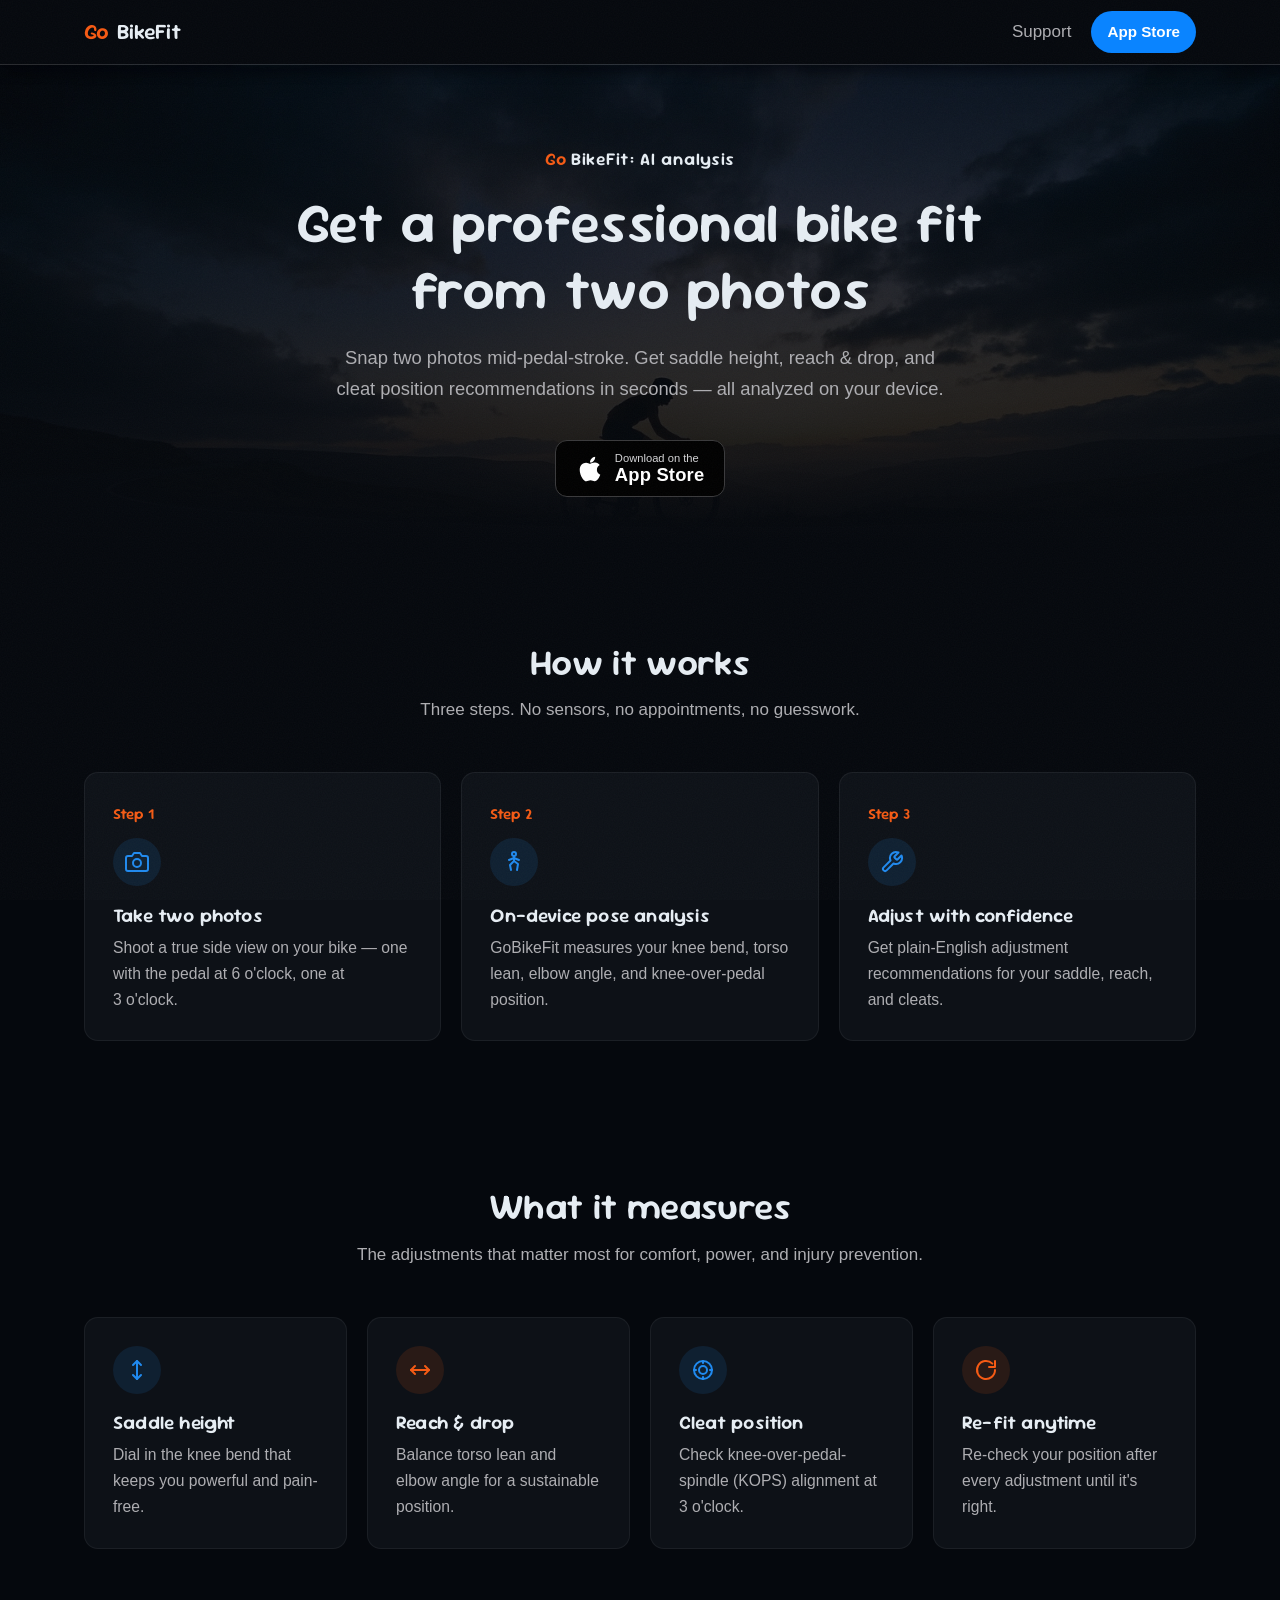
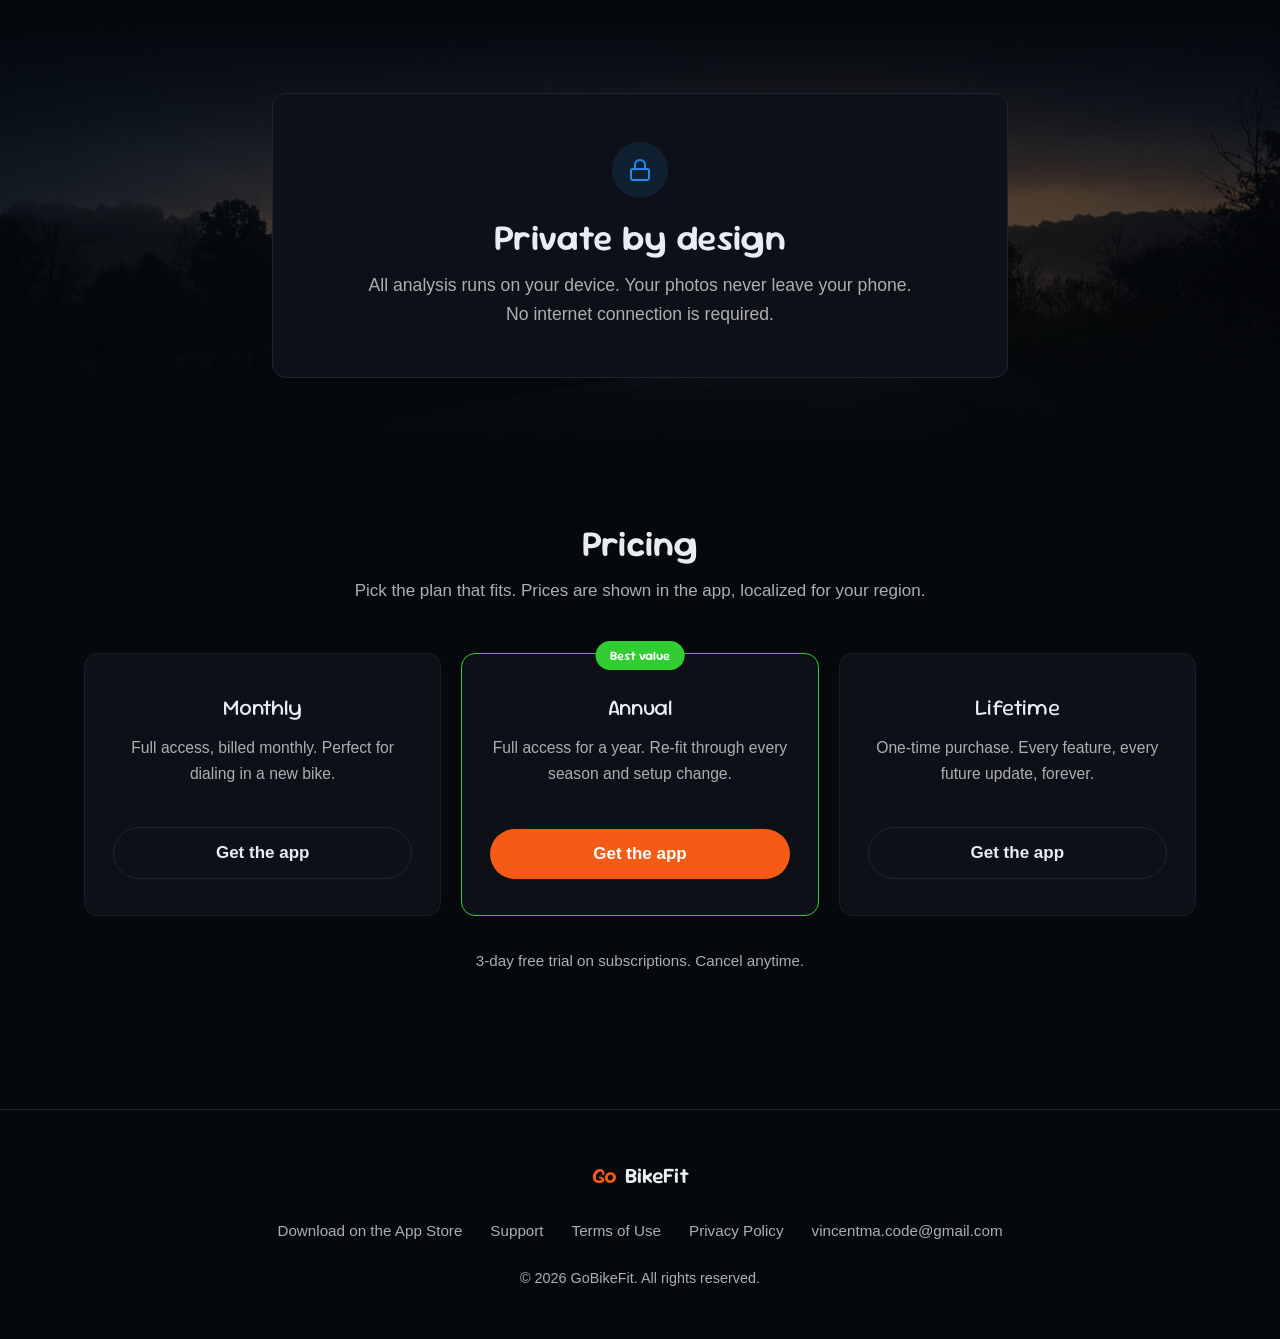
==== index.html @ dcfb2f41 "Point App Store links at the real app ID Swap the id0000000000 placeholder for 6791359268 across all" ====
<!DOCTYPE html>
<html lang="en">

<head>
  <meta charset="UTF-8">
  <meta name="viewport" content="width=device-width, initial-scale=1">
  <title>GoBikeFit — Get a professional bike fit from two photos</title>
  <meta name="description"
    content="Snap two photos mid-pedal-stroke. GoBikeFit measures your position and gives saddle height, reach & drop, and cleat recommendations in seconds — all on your iPhone.">
  <link rel="canonical" href="https://gobikefit.com/">
  <meta property="og:type" content="website">
  <meta property="og:site_name" content="GoBikeFit">
  <meta property="og:title" content="GoBikeFit — Get a professional bike fit from two photos">
  <meta property="og:description"
    content="Snap two photos mid-pedal-stroke. Get saddle height, reach & drop, and cleat position recommendations in seconds — all analyzed on your device.">
  <meta property="og:url" content="https://gobikefit.com/">
  <meta property="og:image" content="https://gobikefit.com/og-image.png">
  <meta property="og:image:width" content="1200">
  <meta property="og:image:height" content="630">
  <meta property="og:image:alt"
    content="GoBikeFit: AI analysis — a stylized cyclist on a road bike beside the tagline &quot;A professional bike fit from your pocket&quot;">
  <meta name="twitter:card" content="summary_large_image">
  <meta name="theme-color" content="#05080D">
  <link rel="icon" href="/favicon.ico" sizes="16x16 32x32 48x48">
  <link rel="icon" type="image/png" href="/favicon-96x96.png" sizes="96x96">
  <link rel="apple-touch-icon" sizes="180x180" href="/apple-touch-icon.png">
  <link rel="manifest" href="/site.webmanifest">
  <!-- Hero background is a CSS background-image, so it needs a preload to be fetched
       early. Breakpoints must match the .hero media query in styles.css. -->
  <link rel="preload" as="image" href="/assets/hero/dusk-riding-zoom-960.webp" media="(max-width: 699.98px)"
    fetchpriority="high">
  <link rel="preload" as="image" href="/assets/hero/dusk-riding-zoom.webp" media="(min-width: 700px)"
    fetchpriority="high">
  <link rel="preconnect" href="https://fonts.googleapis.com">
  <link rel="preconnect" href="https://fonts.gstatic.com" crossorigin>
  <link href="https://fonts.googleapis.com/css2?family=Sour+Gummy:wght@400;600&display=swap" rel="stylesheet">
  <link rel="stylesheet" href="/styles.css">
  <link rel="stylesheet" href="/depth.css">
  <!-- Not deferred: sets the .js class before first paint so depth.css can
       hide .reveal elements without risking a blank page if JS fails. -->
  <script src="/depth.js"></script>
</head>

<body>

  <!-- Header edge refraction (styles.css). Duplicated on all four pages —
       a CSS url(#id) resolves only within its own document. Keep in sync. -->
  <svg class="svg-defs" aria-hidden="true" focusable="false">
    <filter id="edge-warp" x="-25%" y="-100%" width="150%" height="300%" color-interpolation-filters="sRGB">
      <feTurbulence type="fractalNoise" baseFrequency="0.006 0.05" numOctaves="2" seed="9" result="noise" />
      <feGaussianBlur in="noise" stdDeviation="1.2" result="soft" />
      <feDisplacementMap in="SourceGraphic" in2="soft" scale="34" xChannelSelector="R" yChannelSelector="G" />
    </filter>
  </svg>

  <header class="site-header">
    <div class="container">
      <a class="logo" href="/"><span class="logo-go">Go</span>BikeFit</a>
      <nav class="header-nav" aria-label="Main">
        <a class="nav-link" href="/support">Support</a>
        <a class="btn-store-small" href="https://apps.apple.com/app/id6791359268">App&nbsp;Store</a>
      </nav>
    </div>
  </header>

  <main>

    <!-- Hero -->
    <section class="hero">
      <div class="container">
        <span class="app-name">Go</span>
        <span class="app-name2">BikeFit: AI analysis</span>
        <h1>Get a professional bike fit from two photos</h1>
        <p class="subhead">Snap two photos mid-pedal-stroke. Get saddle height, reach &amp; drop, and cleat position
          recommendations in seconds — all analyzed on your device.</p>
        <a class="appstore-badge" href="https://apps.apple.com/app/id6791359268">
          <svg viewBox="0 0 384 512" fill="currentColor" aria-hidden="true">
            <path
              d="M318.7 268.7c-.2-36.7 16.4-64.4 50-84.8-18.8-26.9-47.2-41.7-84.7-44.6-35.5-2.8-74.3 20.7-88.5 20.7-15 0-49.4-19.7-76.4-19.7C63.3 141.2 4 184.8 4 273.5q0 39.3 14.4 81.2c12.8 36.7 59 126.7 107.2 125.2 25.2-.6 43-17.9 75.8-17.9 31.8 0 48.3 17.9 76.4 17.9 48.6-.7 90.4-82.5 102.6-119.3-65.2-30.7-61.7-90-61.7-91.9zm-56.6-164.2c27.3-32.4 24.8-61.9 24-72.5-24.1 1.4-52 16.4-67.9 34.9-17.5 19.8-27.8 44.3-25.6 71.9 26.1 2 49.9-11.4 69.5-34.3z" />
          </svg>
          <span class="badge-text">
            <span class="badge-top">Download on the</span>
            <span class="badge-bottom">App Store</span>
          </span>
        </a>
      </div>
    </section>

    <!-- How it works -->
    <section class="section" id="how-it-works">
      <div class="container">
        <div class="section-header">
          <h2>How it works</h2>
          <p>Three steps. No sensors, no appointments, no guesswork.</p>
        </div>
        <div class="steps-grid">
          <div class="card reveal" style="--i:0">
            <div class="step-number">Step 1</div>
            <div class="icon-circle">
              <svg viewBox="0 0 24 24" fill="none" stroke="currentColor" stroke-width="2" stroke-linecap="round"
                stroke-linejoin="round" aria-hidden="true">
                <path d="M23 19a2 2 0 0 1-2 2H3a2 2 0 0 1-2-2V8a2 2 0 0 1 2-2h4l2-3h6l2 3h4a2 2 0 0 1 2 2z" />
                <circle cx="12" cy="13" r="4" />
              </svg>
            </div>
            <h3>Take two photos</h3>
            <p class="card-body">Shoot a true side view on your bike — one with the pedal at 6&nbsp;o'clock, one at
              3&nbsp;o'clock.</p>
          </div>
          <div class="card reveal" style="--i:1">
            <div class="step-number">Step 2</div>
            <div class="icon-circle">
              <svg viewBox="0 0 24 24" fill="none" stroke="currentColor" stroke-width="2" stroke-linecap="round"
                stroke-linejoin="round" aria-hidden="true">
                <circle cx="12" cy="4" r="2" />
                <path d="M12 6v5" />
                <path d="M12 11l-4 4 1 5" />
                <path d="M12 11l4 3-1 6" />
                <path d="M12 8l-5 2" />
                <path d="M12 8l5 2" />
              </svg>
            </div>
            <h3>On-device pose analysis</h3>
            <p class="card-body">GoBikeFit measures your knee bend, torso lean, elbow angle, and knee-over-pedal
              position.</p>
          </div>
          <div class="card reveal" style="--i:2">
            <div class="step-number">Step 3</div>
            <div class="icon-circle">
              <svg viewBox="0 0 24 24" fill="none" stroke="currentColor" stroke-width="2" stroke-linecap="round"
                stroke-linejoin="round" aria-hidden="true">
                <path
                  d="M14.7 6.3a1 1 0 0 0 0 1.4l1.6 1.6a1 1 0 0 0 1.4 0l3.77-3.77a6 6 0 0 1-7.94 7.94l-6.91 6.91a2.12 2.12 0 0 1-3-3l6.91-6.91a6 6 0 0 1 7.94-7.94l-3.76 3.76z" />
              </svg>
            </div>
            <h3>Adjust with confidence</h3>
            <p class="card-body">Get plain-English adjustment recommendations for your saddle, reach, and cleats.</p>
          </div>
        </div>
      </div>
    </section>

    <!-- Features -->
    <section class="section" id="features">
      <div class="container">
        <div class="section-header">
          <h2>What it measures</h2>
          <p>The adjustments that matter most for comfort, power, and injury prevention.</p>
        </div>
        <div class="features-grid">
          <div class="card reveal" style="--i:0">
            <div class="icon-circle">
              <svg viewBox="0 0 24 24" fill="none" stroke="currentColor" stroke-width="2" stroke-linecap="round"
                stroke-linejoin="round" aria-hidden="true">
                <path d="M12 3v18" />
                <path d="M8 7l4-4 4 4" />
                <path d="M8 17l4 4 4-4" />
              </svg>
            </div>
            <h3>Saddle height</h3>
            <p class="card-body">Dial in the knee bend that keeps you powerful and pain-free.</p>
          </div>
          <div class="card reveal" style="--i:1">
            <div class="icon-circle orange">
              <svg viewBox="0 0 24 24" fill="none" stroke="currentColor" stroke-width="2" stroke-linecap="round"
                stroke-linejoin="round" aria-hidden="true">
                <path d="M3 12h18" />
                <path d="M17 8l4 4-4 4" />
                <path d="M7 8l-4 4 4 4" />
              </svg>
            </div>
            <h3>Reach &amp; drop</h3>
            <p class="card-body">Balance torso lean and elbow angle for a sustainable position.</p>
          </div>
          <div class="card reveal" style="--i:2">
            <div class="icon-circle">
              <svg viewBox="0 0 24 24" fill="none" stroke="currentColor" stroke-width="2" stroke-linecap="round"
                stroke-linejoin="round" aria-hidden="true">
                <circle cx="12" cy="12" r="9" />
                <circle cx="12" cy="12" r="4" />
                <path d="M12 3v2" />
                <path d="M12 19v2" />
                <path d="M3 12h2" />
                <path d="M19 12h2" />
              </svg>
            </div>
            <h3>Cleat position</h3>
            <p class="card-body">Check knee-over-pedal-spindle (KOPS) alignment at 3&nbsp;o'clock.</p>
          </div>
          <div class="card reveal" style="--i:3">
            <div class="icon-circle orange">
              <svg viewBox="0 0 24 24" fill="none" stroke="currentColor" stroke-width="2" stroke-linecap="round"
                stroke-linejoin="round" aria-hidden="true">
                <path d="M21 12a9 9 0 1 1-2.64-6.36" />
                <path d="M21 3v6h-6" />
              </svg>
            </div>
            <h3>Re-fit anytime</h3>
            <p class="card-body">Re-check your position after every adjustment until it's right.</p>
          </div>
        </div>
      </div>
    </section>

    <!-- Privacy -->
    <section class="section section--privacy" id="privacy">
      <div class="container">
        <div class="privacy-callout reveal">
          <div class="icon-circle">
            <svg viewBox="0 0 24 24" fill="none" stroke="currentColor" stroke-width="2" stroke-linecap="round"
              stroke-linejoin="round" aria-hidden="true">
              <rect x="3" y="11" width="18" height="11" rx="2" />
              <path d="M7 11V7a5 5 0 0 1 10 0v4" />
            </svg>
          </div>
          <h2>Private by design</h2>
          <p>All analysis runs on your device. Your photos never leave your phone. No internet connection is required.
          </p>
        </div>
      </div>
    </section>

    <!-- Pricing -->
    <section class="section" id="pricing">
      <div class="container">
        <div class="section-header">
          <h2>Pricing</h2>
          <p>Pick the plan that fits. Prices are shown in the app, localized for your region.</p>
        </div>
        <div class="pricing-grid">
          <div class="card pricing-card reveal" style="--i:0">
            <div class="plan-name">Monthly</div>
            <p class="plan-desc">Full access, billed monthly. Perfect for dialing in a new bike.</p>
            <a class="plan-cta secondary" href="https://apps.apple.com/app/id6791359268">Get the app</a>
          </div>
          <div class="card pricing-card featured reveal" style="--i:1">
            <div class="pricing-badge">Best value</div>
            <div class="plan-name">Annual</div>
            <p class="plan-desc">Full access for a year. Re-fit through every season and setup change.</p>
            <a class="plan-cta" href="https://apps.apple.com/app/id6791359268">Get the app</a>
          </div>
          <div class="card pricing-card reveal" style="--i:2">
            <div class="plan-name">Lifetime</div>
            <p class="plan-desc">One-time purchase. Every feature, every future update, forever.</p>
            <a class="plan-cta secondary" href="https://apps.apple.com/app/id6791359268">Get the app</a>
          </div>
        </div>
        <p class="pricing-note">3-day free trial on subscriptions. Cancel anytime.</p>
      </div>
    </section>

  </main>

  <footer class="site-footer">
    <div class="container footer-inner">
      <a class="logo" href="/"><span class="logo-go">Go</span>BikeFit</a>
      <nav class="footer-links" aria-label="Footer">
        <a href="https://apps.apple.com/app/id6791359268">Download on the App Store</a>
        <a href="/support">Support</a>
        <a href="/legal/terms">Terms of Use</a>
        <a href="/legal/privacy">Privacy Policy</a>
        <a href="mailto:vincentma.code@gmail.com">vincentma.code@gmail.com</a>
      </nav>
      <p class="footer-copy">© 2026 GoBikeFit. All rights reserved.</p>
    </div>
  </footer>

</body>

</html>
---- styles.css ----
/* ==========================================================================
   GoBikeFit — shared styles
   ========================================================================== */

:root {
  --bg: #05080d;
  --surface: #0d1117;
  --border: #1d2530;
  --text: #e6edf3;
  --text-secondary: #aeaeb2;
  --accent: #f55b15;
  --accent-soft: rgba(245, 91, 21, 0.12);
  --accent-2: #f55b15;
  --accent-2-soft: rgba(245, 91, 21, 0.12);
  --accent-blue: #208aef;
  --accent-blue-soft: rgba(32, 138, 239, 0.12);
  --appstore: #0a84ff;
  --appstore-hover: #3b9af1;
  --radius: 14px;
  --radius-sm: 12px;
  --font-display: "Sour Gummy", system-ui, sans-serif;
  --font-body: -apple-system, BlinkMacSystemFont, "Segoe UI", Roboto,
    "Helvetica Neue", Arial, sans-serif;
}

*,
*::before,
*::after {
  box-sizing: border-box;
}

html {
  scroll-behavior: smooth;
}

body {
  margin: 0;
  background: var(--bg);
  color: var(--text);
  font-family: var(--font-body);
  font-size: 1.0625rem;
  line-height: 1.65;
  -webkit-font-smoothing: antialiased;
  text-rendering: optimizeLegibility;
}

h1,
h2,
h3 {
  font-family: var(--font-display);
  font-weight: 600;
  line-height: 1.2;
  margin: 0 0 0.75rem;
  letter-spacing: 0.01em;
}

h1 {
  font-size: clamp(2.25rem, 6vw, 3.5rem);
}

h2 {
  font-size: clamp(1.6rem, 4vw, 2.25rem);
}

h3 {
  font-size: 1.2rem;
}

p {
  margin: 0 0 1rem;
}

a {
  color: var(--accent);
  text-decoration: none;
}

a:hover {
  text-decoration: underline;
}

img,
svg {
  max-width: 100%;
  height: auto;
}

.container {
  width: 100%;
  max-width: 72rem;
  margin: 0 auto;
  padding: 0 1.25rem;
}

.muted {
  color: var(--text-secondary);
}

/* --------------------------------------------------------------------------
   Header
   -------------------------------------------------------------------------- */

.site-header {
  position: sticky;
  top: 0;
  z-index: 9500;
  -webkit-backdrop-filter: blur(0px);
  backdrop-filter: blur(0px);
}

/* Blur ramp below the header. The bands compound — ::after paints later, so
   ::before's output is already in its backdrop. Keep ::before the taller one. */
.site-header::before,
.site-header::after {
  content: "";
  position: absolute;
  top: 100%;
  left: 0;
  right: 0;
  pointer-events: none;
  -webkit-mask-image: linear-gradient(to bottom, #000, transparent);
  mask-image: linear-gradient(to bottom, #000, transparent);
}

/* Wide, gentle tail. The gradient seats the lip against pale backdrops. */
.site-header::before {
  height: 24px;
  -webkit-backdrop-filter: blur(13px);
  backdrop-filter: blur(13px);
  background: linear-gradient(to bottom, rgba(5, 8, 13, 0.35), transparent);
}

/* Tight band, plus the lip. An element's own border composites on top of its
   backdrop-filter, so this hairline stays crisp however hard the band warps. */
.site-header::after {
  height: 10px;
  border-top: 1px solid rgba(255, 255, 255, 0.16);
  -webkit-backdrop-filter: blur(18px);
  backdrop-filter: blur(18px);
}

/* Refraction. Chromium only — backdrop-filter: url() is unsupported in Safari
   (WebKit 245510) and Firefox, which keep the blur above. No -webkit- twin on
   purpose: it leaves Safari on the prefixed blur. Filter is inlined per page. */
@supports (backdrop-filter: url("#edge-warp")) {
  .site-header::after {
    height: 28px;
    backdrop-filter: url("#edge-warp") blur(1px);
  }
}

.svg-defs {
  position: absolute;
  width: 0;
  height: 0;
  overflow: hidden;
}

.site-header .container {
  display: flex;
  align-items: center;
  justify-content: space-between;
  gap: 1rem;
  height: 4rem;
}

.logo {
  font-family: var(--font-display);
  font-size: 1.35rem;
  font-weight: 600;
  color: var(--text);
  display: inline-flex;
  align-items: center;
  gap: 0.5rem;
}

.logo:hover {
  text-decoration: none;
}

.logo .logo-go {
  color: var(--accent-2);
}

.header-nav {
  display: flex;
  align-items: center;
  gap: 1.25rem;
}

.header-nav .nav-link {
  color: var(--text-secondary);
  font-weight: 500;
}

.header-nav .nav-link:hover {
  color: var(--text);
  text-decoration: none;
}

.btn-store-small {
  display: inline-flex;
  align-items: center;
  gap: 0.45rem;
  background: var(--appstore);
  color: #fff;
  font-weight: 600;
  font-size: 0.95rem;
  padding: 0.5rem 1rem;
  border-radius: 999px;
  white-space: nowrap;
}

.btn-store-small:hover {
  text-decoration: none;
  background: var(--appstore-hover);
}

/* --------------------------------------------------------------------------
   App Store badge (custom, replace with official artwork if desired)
   -------------------------------------------------------------------------- */

.appstore-badge {
  display: inline-flex;
  align-items: center;
  gap: 0.7rem;
  background: #000;
  border: 1px solid #3a3a3c;
  border-radius: var(--radius-sm);
  padding: 0.65rem 1.25rem;
  color: #fff;
  line-height: 1.15;
}

.appstore-badge:hover {
  text-decoration: none;
  border-color: #6e6e73;
}

.appstore-badge svg {
  width: 1.75rem;
  height: 1.75rem;
  flex-shrink: 0;
}

.appstore-badge .badge-text {
  display: flex;
  flex-direction: column;
  text-align: left;
}

.appstore-badge .badge-top {
  font-size: 0.7rem;
  color: #d5d5d7;
}

.appstore-badge .badge-bottom {
  font-size: 1.15rem;
  font-weight: 600;
  letter-spacing: 0.01em;
}

/* --------------------------------------------------------------------------
   Hero
   -------------------------------------------------------------------------- */

.hero {
  /* Swapped by the min-width: 700px query below — keep the breakpoint in sync
     with the preload links in index.html. */
  --hero-img: url("/assets/hero/dusk-riding-zoom-960.webp");
  padding: 5rem 0 4.5rem;
  text-align: center;
  background: linear-gradient(to bottom, rgba(5, 8, 13, 0.55), #05080d 95%),
    var(--hero-img) center / cover no-repeat;
}

@media (min-width: 700px) {
  .hero {
    --hero-img: url("/assets/hero/dusk-riding-zoom.webp");
  }
}

.hero .app-name {
  display: inline-block;
  font-family: var(--font-display);
  color: var(--accent-2);
  font-size: 1.1rem;
  font-weight: 600;
  letter-spacing: 0.04em;
  margin-bottom: 1rem;
}
.hero .app-name2 {
  display: inline-block;
  font-family: var(--font-display);
  color: var(--text);
  font-size: 1.1rem;
  font-weight: 600;
  letter-spacing: 0.04em;
  margin-bottom: 1rem;
}

.hero h1 {
  max-width: 44rem;
  margin-left: auto;
  margin-right: auto;
}

.hero .subhead {
  max-width: 38rem;
  margin: 1.25rem auto 2.25rem;
  color: var(--text-secondary);
  font-size: 1.15rem;
}

/* --------------------------------------------------------------------------
   Sections
   -------------------------------------------------------------------------- */

.section {
  padding: 4.5rem 0;
}

.section-header {
  text-align: center;
  max-width: 40rem;
  margin: 0 auto 3rem;
}

.section-header p {
  color: var(--text-secondary);
}

/* --------------------------------------------------------------------------
   Cards & grids
   -------------------------------------------------------------------------- */

.card {
  background: var(--surface);
  border: 1px solid var(--border);
  border-radius: var(--radius);
  padding: 1.75rem;
}

.steps-grid,
.features-grid,
.pricing-grid {
  display: grid;
  gap: 1.25rem;
}

.steps-grid {
  grid-template-columns: 1fr;
}

.features-grid {
  grid-template-columns: 1fr;
}

.pricing-grid {
  grid-template-columns: 1fr;
  align-items: stretch;
}

@media (min-width: 640px) {
  .features-grid {
    grid-template-columns: repeat(2, 1fr);
  }
}

@media (min-width: 860px) {
  .steps-grid {
    grid-template-columns: repeat(3, 1fr);
  }

  .features-grid {
    grid-template-columns: repeat(4, 1fr);
  }

  .pricing-grid {
    grid-template-columns: repeat(3, 1fr);
  }
}

.step-number {
  font-family: var(--font-display);
  font-size: 0.95rem;
  font-weight: 600;
  color: var(--accent-2);
  margin-bottom: 0.75rem;
}

.icon-circle {
  display: inline-flex;
  align-items: center;
  justify-content: center;
  width: 3rem;
  height: 3rem;
  border-radius: 999px;
  background: var(--accent-blue-soft);
  color: var(--accent-blue);
  margin-bottom: 1.1rem;
}

.icon-circle.orange {
  background: var(--accent-2-soft);
  color: var(--accent-2);
}

.icon-circle svg {
  width: 1.5rem;
  height: 1.5rem;
}

.card h3 {
  margin-bottom: 0.5rem;
}

.card p:last-child {
  margin-bottom: 0;
}

.card .card-body {
  color: var(--text-secondary);
  font-size: 0.98rem;
}

/* --------------------------------------------------------------------------
   Privacy callout
   -------------------------------------------------------------------------- */


.section--privacy {
  --privacy-img: url("/assets/private/dawn-empty-road-960.webp");
  background: linear-gradient(
      to bottom,
      #05080d 0%,
      rgba(5, 8, 13, 0.6) 30%,
      rgba(5, 8, 13, 0.6) 70%,
      #05080d 100%
    ),
    var(--privacy-img) center 0% / cover no-repeat;
}

@media (min-width: 700px) {
  .section--privacy {
    --privacy-img: url("/assets/private/dawn-empty-road.webp");
  }
}

.privacy-callout {
  background: var(--surface);
  border: 1px solid var(--border);
  border-radius: var(--radius);
  padding: 3rem 1.75rem;
  text-align: center;
  max-width: 46rem;
  margin: 0 auto;
}

.privacy-callout .icon-circle {
  width: 3.5rem;
  height: 3.5rem;
}

.privacy-callout p {
  color: var(--text-secondary);
  max-width: 34rem;
  margin: 0 auto;
  font-size: 1.1rem;
}

/* --------------------------------------------------------------------------
   Pricing
   -------------------------------------------------------------------------- */

.pricing-card {
  display: flex;
  flex-direction: column;
  position: relative;
  text-align: center;
  padding: 2.25rem 1.75rem;
}

.pricing-card.featured {
  border-color: limegreen;
}

.pricing-badge {
  position: absolute;
  top: -0.8rem;
  left: 50%;
  transform: translateX(-50%);
  background: limegreen;
  color: #fff;
  font-family: var(--font-display);
  font-size: 0.8rem;
  font-weight: 600;
  padding: 0.25rem 0.9rem;
  border-radius: 999px;
  white-space: nowrap;
}

.pricing-card .plan-name {
  font-family: var(--font-display);
  font-size: 1.4rem;
  margin-bottom: 0.5rem;
}

.pricing-card .plan-desc {
  color: var(--text-secondary);
  font-size: 0.98rem;
  flex-grow: 1;
}

.pricing-card .plan-cta {
  display: inline-block;
  margin-top: 1.5rem;
  background: var(--accent);
  color: #fff;
  font-weight: 600;
  padding: 0.7rem 1.5rem;
  border-radius: 999px;
}

.pricing-card .plan-cta.secondary {
  background: transparent;
  border: 1px solid var(--border);
  color: var(--text);
}

.pricing-card .plan-cta:hover {
  text-decoration: none;
  background: #ff7333;
}

/* Monthly and Lifetime fill with brand orange on hover. Wins over the rule
   above on specificity, so they land on --accent while the featured Annual
   button — already --accent at rest — lightens to #ff7333 instead. */
.pricing-card .plan-cta.secondary:hover {
  background: var(--accent);
  border-color: var(--accent);
  color: #fff;
}

.pricing-note {
  text-align: center;
  color: var(--text-secondary);
  font-size: 0.95rem;
  margin-top: 2rem;
}

/* --------------------------------------------------------------------------
   Footer
   -------------------------------------------------------------------------- */

.site-footer {
  border-top: 1px solid var(--border);
  padding: 3rem 0;
  margin-top: 3rem;
}

.footer-inner {
  display: flex;
  flex-direction: column;
  gap: 1.5rem;
  align-items: center;
  text-align: center;
}

.footer-links {
  display: flex;
  flex-wrap: wrap;
  justify-content: center;
  gap: 0.75rem 1.75rem;
}

.footer-links a {
  color: var(--text-secondary);
  font-size: 0.95rem;
}

.footer-links a:hover {
  color: var(--text);
}

.footer-copy {
  color: var(--text-secondary);
  font-size: 0.9rem;
  margin: 0;
}

/* --------------------------------------------------------------------------
   Page hero (subpages)
   -------------------------------------------------------------------------- */

.page-hero {
  padding: 4rem 0 1rem;
}

.page-hero p {
  color: var(--text-secondary);
  max-width: 38rem;
}

/* --------------------------------------------------------------------------
   FAQ (native <details>)
   -------------------------------------------------------------------------- */

.faq-list {
  max-width: 46rem;
  display: grid;
  gap: 1rem;
  margin: 2.5rem 0;
}

.faq-item {
  background: var(--surface);
  border: 1px solid var(--border);
  border-radius: var(--radius-sm);
  padding: 0;
  overflow: hidden;
}

.faq-item summary {
  cursor: pointer;
  padding: 1.1rem 1.4rem;
  font-weight: 600;
  list-style: none;
  display: flex;
  align-items: center;
  justify-content: space-between;
  gap: 1rem;
}

.faq-item summary::-webkit-details-marker {
  display: none;
}

.faq-item summary::after {
  content: "+";
  font-family: var(--font-display);
  color: var(--accent);
  font-size: 1.3rem;
  line-height: 1;
  flex-shrink: 0;
  transition: transform 0.2s ease;
}

.faq-item[open] summary::after {
  transform: rotate(45deg);
}

.faq-item .faq-answer {
  padding: 0 1.4rem 1.25rem;
  color: var(--text-secondary);
}

.faq-item .faq-answer p:last-child {
  margin-bottom: 0;
}

/* --------------------------------------------------------------------------
   Contact block
   -------------------------------------------------------------------------- */

.contact-block {
  max-width: 46rem;
  margin-bottom: 2rem;
}

/* --------------------------------------------------------------------------
   Legal / prose pages
   -------------------------------------------------------------------------- */

.prose {
  max-width: 42rem;
  padding: 1rem 0 3rem;
}

.prose h2 {
  font-size: 1.35rem;
  margin-top: 2.5rem;
}

.prose p,
.prose ul {
  color: var(--text-secondary);
}

.prose ul {
  margin: 0 0 1rem;
  padding-left: 1.4rem;
}

.prose li {
  margin-bottom: 0.35rem;
  overflow-wrap: break-word;
}

.prose .legal-updated {
  font-size: 0.9rem;
  margin-bottom: 2rem;
}
---- depth.css ----
/* ==========================================================================
   GoBikeFit — depth layer
   Grain, elevation, ambient glow, hairlines, scroll reveal.
   Loads *after* styles.css and overrides .card — keep that order in the head.
   ========================================================================== */

:root {
  /* Only this layer's tokens; the base set lives in styles.css. */
  --surface-hover: #101823;
  --hairline: rgba(255, 255, 255, 0.06);
  --hairline-strong: rgba(255, 255, 255, 0.11);
}

/* --------------------------------------------------------------------------
   1. Film grain — z-index 9000 pairs with .site-header at 9500.
   -------------------------------------------------------------------------- */

body::after {
  content: "";
  position: fixed;
  inset: 0;
  z-index: 9000;
  pointer-events: none;
  opacity: 0.035;
  background-image: url("data:image/svg+xml,%3Csvg xmlns='http://www.w3.org/2000/svg' width='160' height='160'%3E%3Cfilter id='n'%3E%3CfeTurbulence type='fractalNoise' baseFrequency='0.8' numOctaves='3' stitchTiles='stitch'/%3E%3C/filter%3E%3Crect width='160' height='160' filter='url(%23n)'/%3E%3C/svg%3E");
}

/* --------------------------------------------------------------------------
   2. Elevation
   -------------------------------------------------------------------------- */

.card {
  background: var(--surface);
  border: 1px solid var(--hairline);
  border-radius: var(--radius);
  transition: background 0.3s ease, border-color 0.3s ease, transform 0.3s ease;
}

@media (hover: hover) {
  .card:hover {
    background: var(--surface-hover);
    border-color: var(--hairline-strong);
    transform: translateY(-2px);
  }

  /* Ties with .card:hover on specificity; this file loads later. */
  .pricing-card.featured:hover {
    border-color: limegreen;
  }
}

/* --------------------------------------------------------------------------
   3. Ambient glow — removed. Section-bounded gradients left a hard seam at the
   hero handoff and under pricing. Keep the page background flat.
   -------------------------------------------------------------------------- */

.section {
  position: relative;
  /* Kept by request; inert since the glow was removed. */
  isolation: isolate;
}

/* --------------------------------------------------------------------------
   4. Hairline divider. Utility — not currently used on any page.
   -------------------------------------------------------------------------- */

.rule {
  height: 1px;
  border: 0;
  margin: 0;
  background: linear-gradient(
    90deg,
    transparent,
    var(--hairline-strong) 50%,
    transparent
  );
}

/* --------------------------------------------------------------------------
   5. Scroll reveal — staggered by an inline --i index. Gated on .js so a
   script that fails to load can never leave a page blank.
   -------------------------------------------------------------------------- */

@media (prefers-reduced-motion: no-preference) {
  .js .reveal {
    opacity: 0;
  }

  /* Animation, not transition: a transition here outspecifies .card's own and
     would reset it. `backwards` fills the delay, then releases transform. */
  .js .reveal.is-visible {
    opacity: 1;
    animation: reveal-rise 0.6s ease backwards;
    animation-delay: calc(var(--i, 0) * 60ms);
  }
}

@keyframes reveal-rise {
  from {
    opacity: 0;
    transform: translateY(12px);
  }

  to {
    opacity: 1;
    transform: none;
  }
}
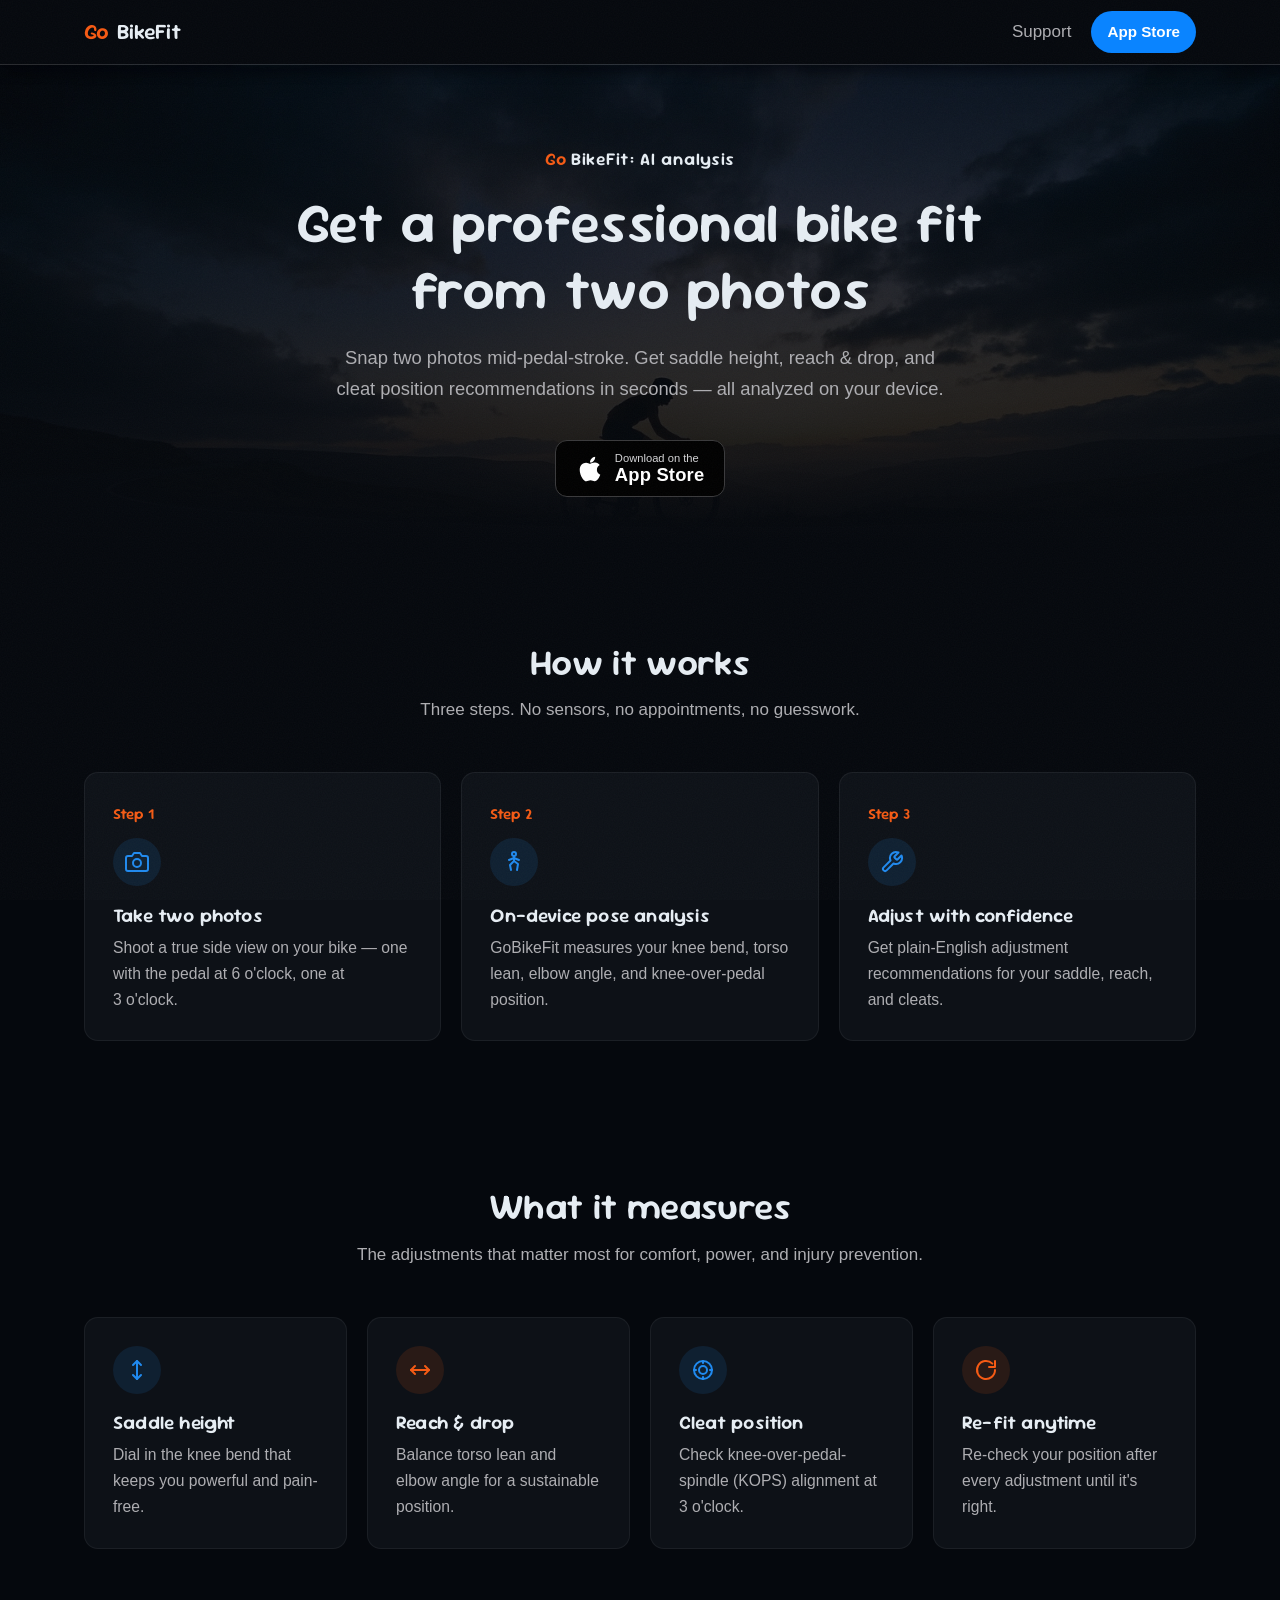
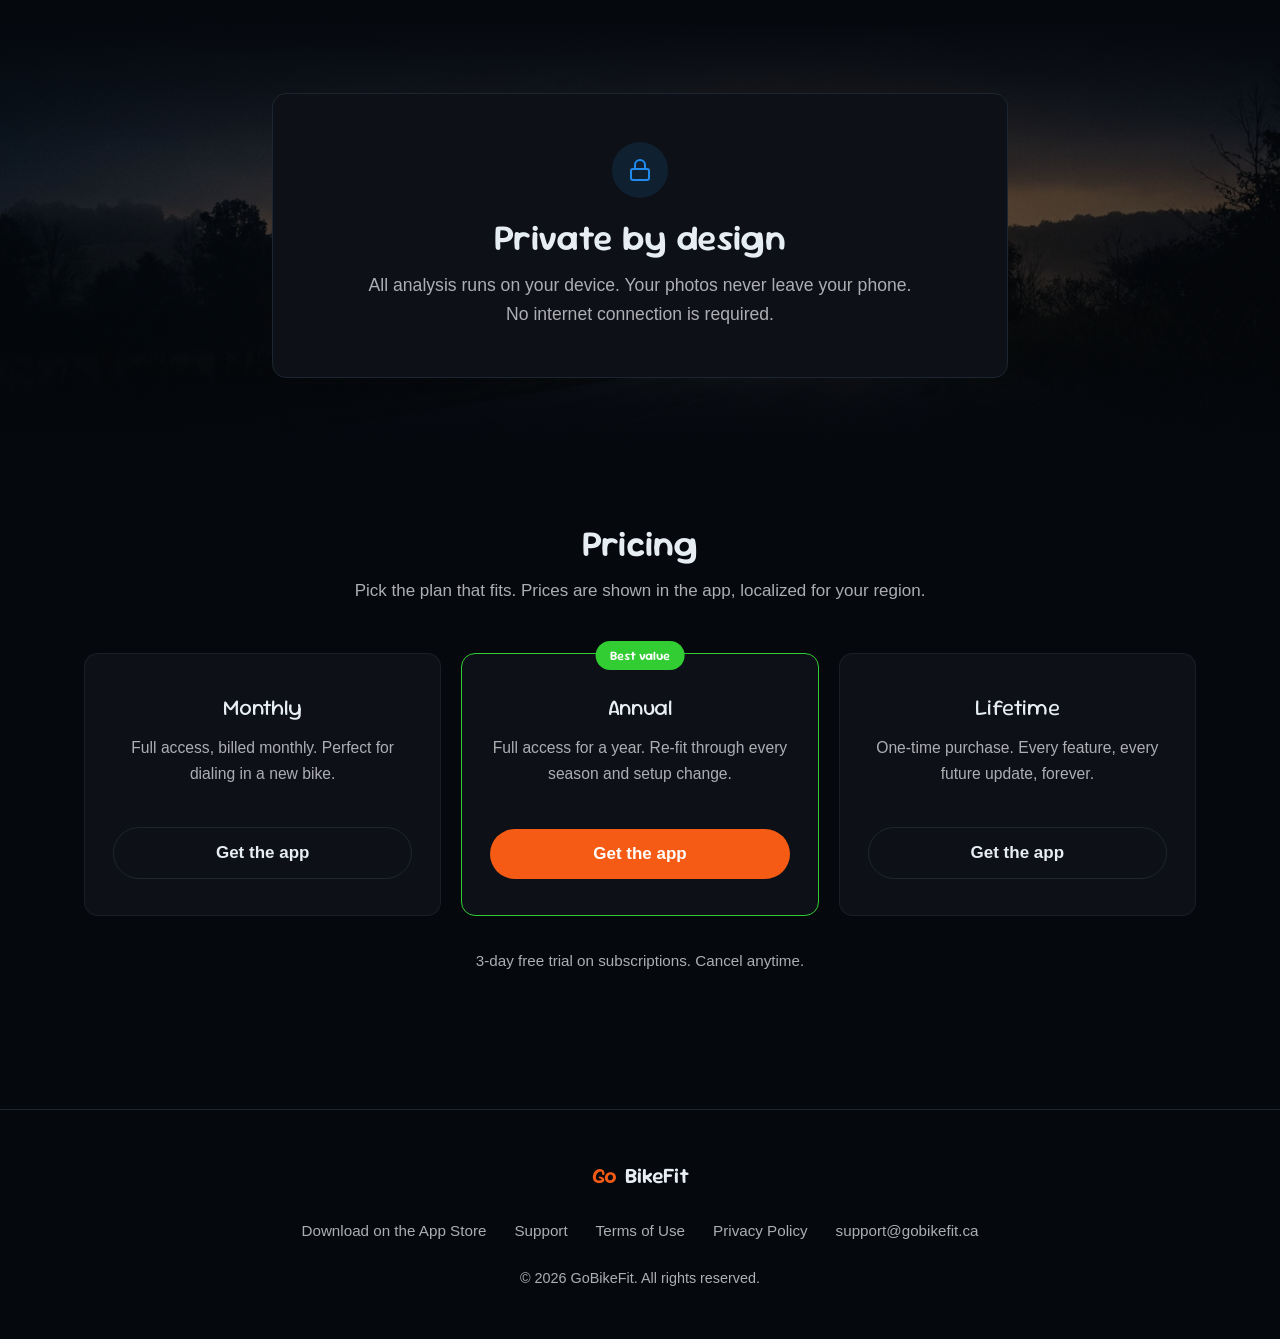
==== commit 95bb3d6d: "Move contact to support@gobikefit.ca and the real domain The site printed a personal Gmail as its co" ====
--- a/index.html
+++ b/index.html
@@ -7,14 +7,14 @@
   <title>GoBikeFit — Get a professional bike fit from two photos</title>
   <meta name="description"
     content="Snap two photos mid-pedal-stroke. GoBikeFit measures your position and gives saddle height, reach & drop, and cleat recommendations in seconds — all on your iPhone.">
-  <link rel="canonical" href="https://gobikefit.com/">
+  <link rel="canonical" href="https://gobikefit.ca/">
   <meta property="og:type" content="website">
   <meta property="og:site_name" content="GoBikeFit">
   <meta property="og:title" content="GoBikeFit — Get a professional bike fit from two photos">
   <meta property="og:description"
     content="Snap two photos mid-pedal-stroke. Get saddle height, reach & drop, and cleat position recommendations in seconds — all analyzed on your device.">
-  <meta property="og:url" content="https://gobikefit.com/">
-  <meta property="og:image" content="https://gobikefit.com/og-image.png">
+  <meta property="og:url" content="https://gobikefit.ca/">
+  <meta property="og:image" content="https://gobikefit.ca/og-image.png">
   <meta property="og:image:width" content="1200">
   <meta property="og:image:height" content="630">
   <meta property="og:image:alt"
@@ -259,7 +259,7 @@
         <a href="/support">Support</a>
         <a href="/legal/terms">Terms of Use</a>
         <a href="/legal/privacy">Privacy Policy</a>
-        <a href="mailto:vincentma.code@gmail.com">vincentma.code@gmail.com</a>
+        <a href="mailto:support@gobikefit.ca">support@gobikefit.ca</a>
       </nav>
       <p class="footer-copy">© 2026 GoBikeFit. All rights reserved.</p>
     </div>
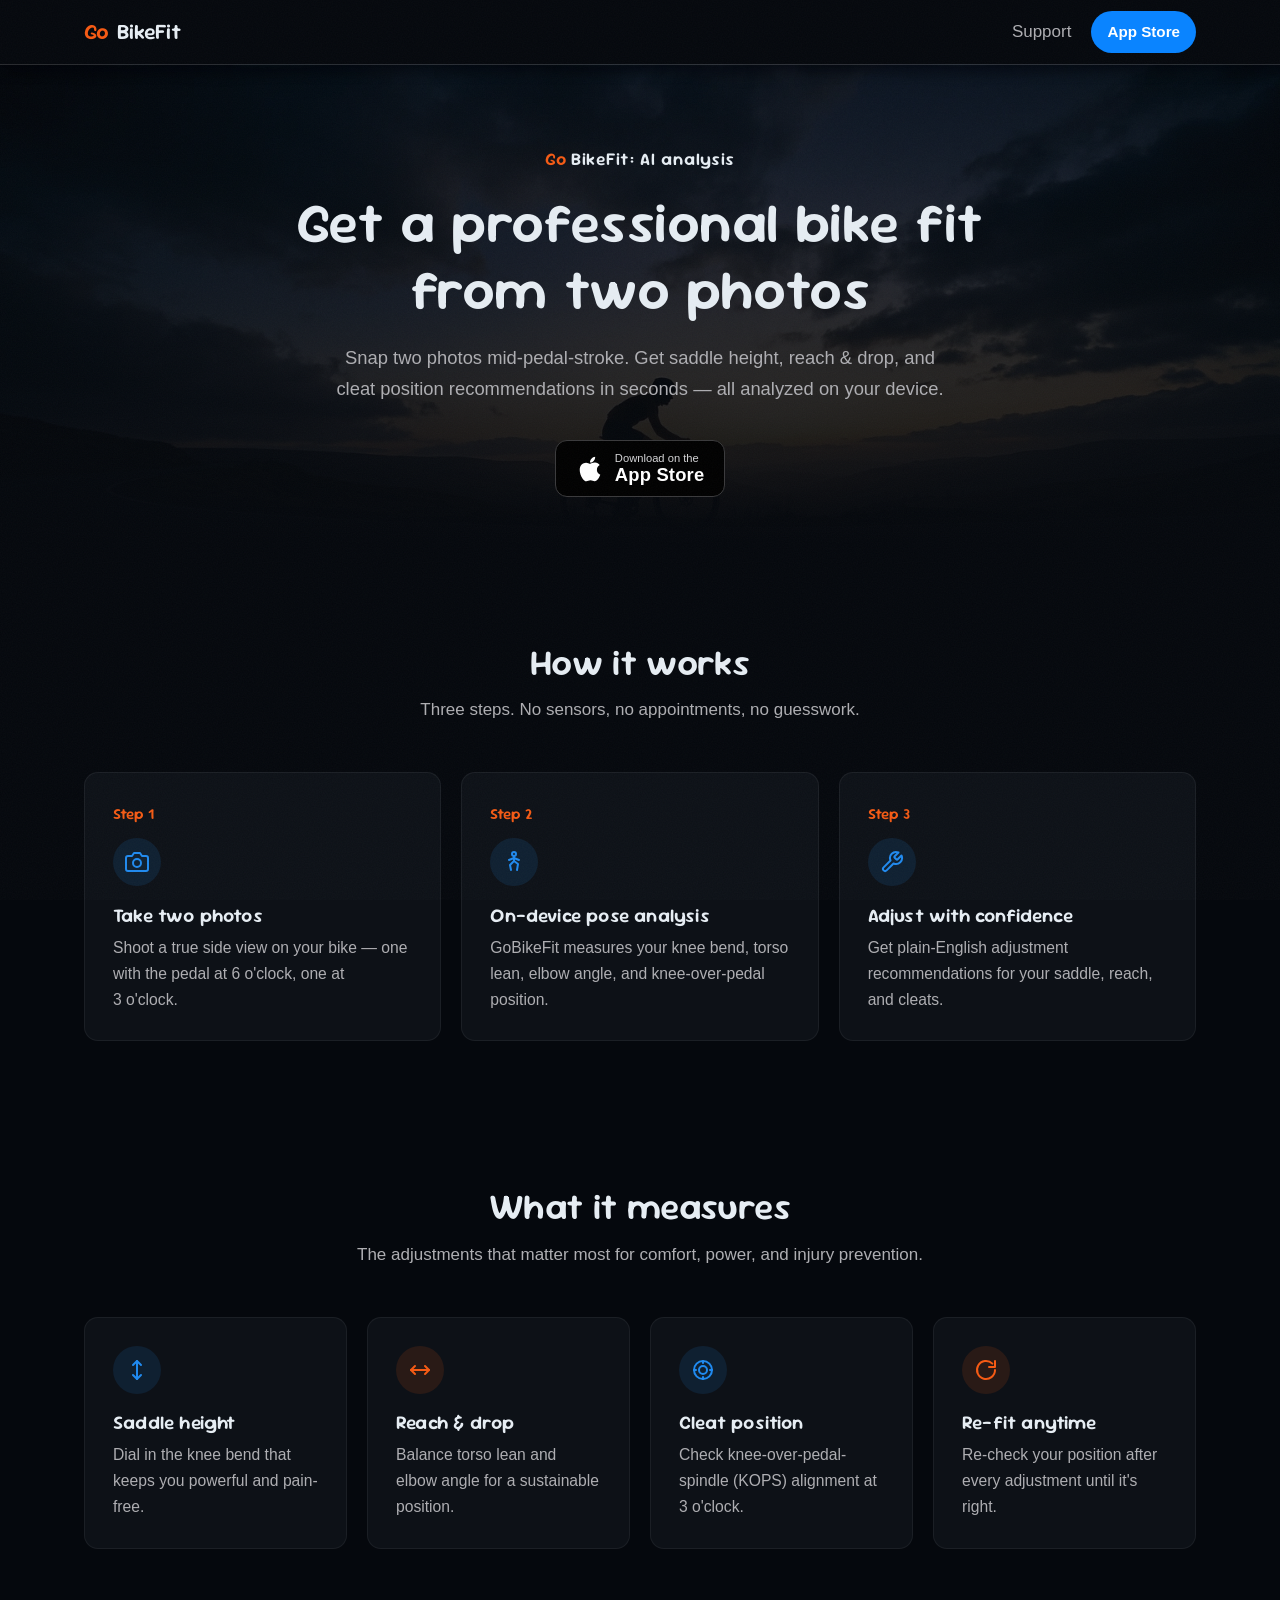
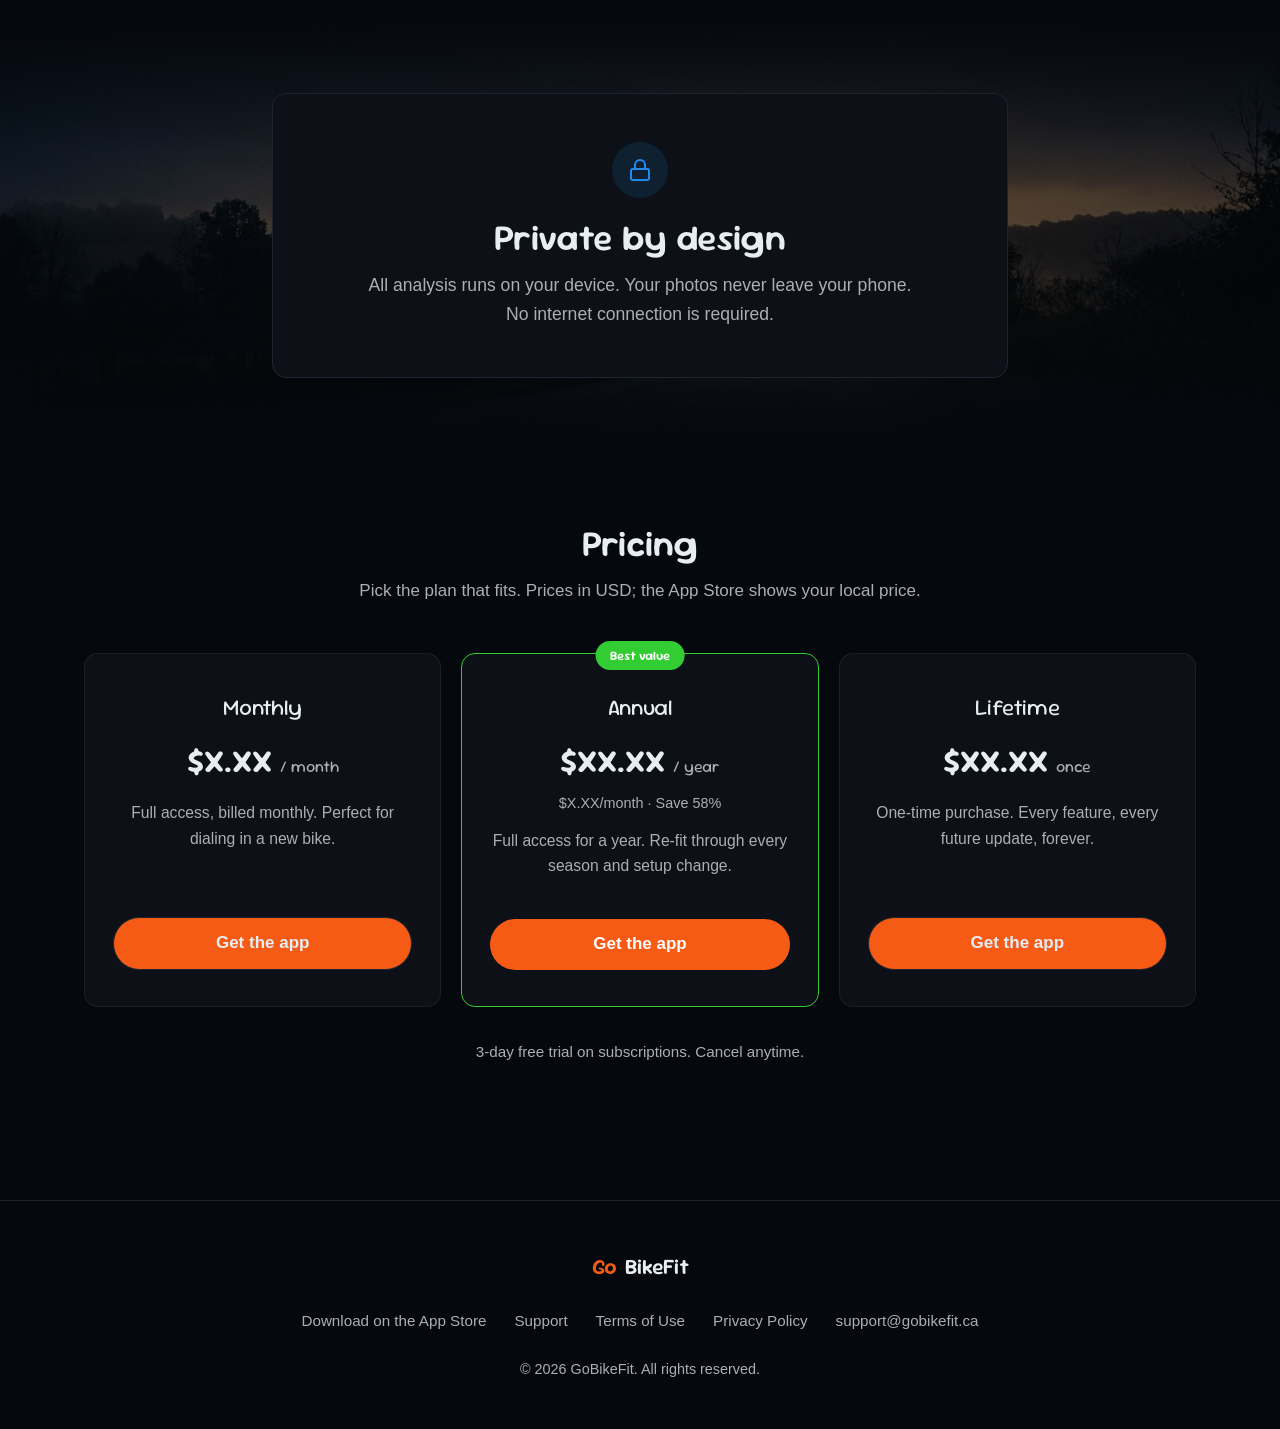
==== commit 2f65b7de: "Show a price line under each plan name Placeholder amounts until real prices are set. The intro now " ====
--- a/index.html
+++ b/index.html
@@ -225,22 +225,26 @@
       <div class="container">
         <div class="section-header">
           <h2>Pricing</h2>
-          <p>Pick the plan that fits. Prices are shown in the app, localized for your region.</p>
+          <p>Pick the plan that fits. Prices in USD; the App Store shows your local price.</p>
         </div>
         <div class="pricing-grid">
           <div class="card pricing-card reveal" style="--i:0">
             <div class="plan-name">Monthly</div>
+            <div class="plan-price">$X.XX <span>/ month</span></div>
             <p class="plan-desc">Full access, billed monthly. Perfect for dialing in a new bike.</p>
             <a class="plan-cta secondary" href="https://apps.apple.com/app/id6791359268">Get the app</a>
           </div>
           <div class="card pricing-card featured reveal" style="--i:1">
             <div class="pricing-badge">Best value</div>
             <div class="plan-name">Annual</div>
+            <div class="plan-price">$XX.XX <span>/ year</span></div>
+            <div class="plan-sub">$X.XX/month · Save 58%</div>
             <p class="plan-desc">Full access for a year. Re-fit through every season and setup change.</p>
             <a class="plan-cta" href="https://apps.apple.com/app/id6791359268">Get the app</a>
           </div>
           <div class="card pricing-card reveal" style="--i:2">
             <div class="plan-name">Lifetime</div>
+            <div class="plan-price">$XX.XX <span>once</span></div>
             <p class="plan-desc">One-time purchase. Every feature, every future update, forever.</p>
             <a class="plan-cta secondary" href="https://apps.apple.com/app/id6791359268">Get the app</a>
           </div>
--- a/styles.css
+++ b/styles.css
@@ -506,6 +506,26 @@
   margin-bottom: 0.5rem;
 }
 
+.pricing-card .plan-price {
+  font-family: var(--font-display);
+  font-size: 2rem;
+  font-weight: 700;
+  color: var(--text);
+  margin-bottom: 0.75rem;
+}
+
+.pricing-card .plan-price span {
+  font-size: 1rem;
+  font-weight: 400;
+  color: var(--text-secondary);
+}
+
+.pricing-card .plan-sub {
+  color: var(--text-secondary);
+  font-size: 0.9rem;
+  margin: -0.5rem 0 0.75rem;
+}
+
 .pricing-card .plan-desc {
   color: var(--text-secondary);
   font-size: 0.98rem;
@@ -523,7 +543,7 @@
 }
 
 .pricing-card .plan-cta.secondary {
-  background: transparent;
+  background: var(--accent);
   border: 1px solid var(--border);
   color: var(--text);
 }
@@ -533,11 +553,10 @@
   background: #ff7333;
 }
 
-/* Monthly and Lifetime fill with brand orange on hover. Wins over the rule
-   above on specificity, so they land on --accent while the featured Annual
-   button — already --accent at rest — lightens to #ff7333 instead. */
+/* Monthly and Lifetime now share Annual's fill at rest, so they lighten the
+   same way on hover; the border and label resolve to match. */
 .pricing-card .plan-cta.secondary:hover {
-  background: var(--accent);
+  background: #ff7333;
   border-color: var(--accent);
   color: #fff;
 }
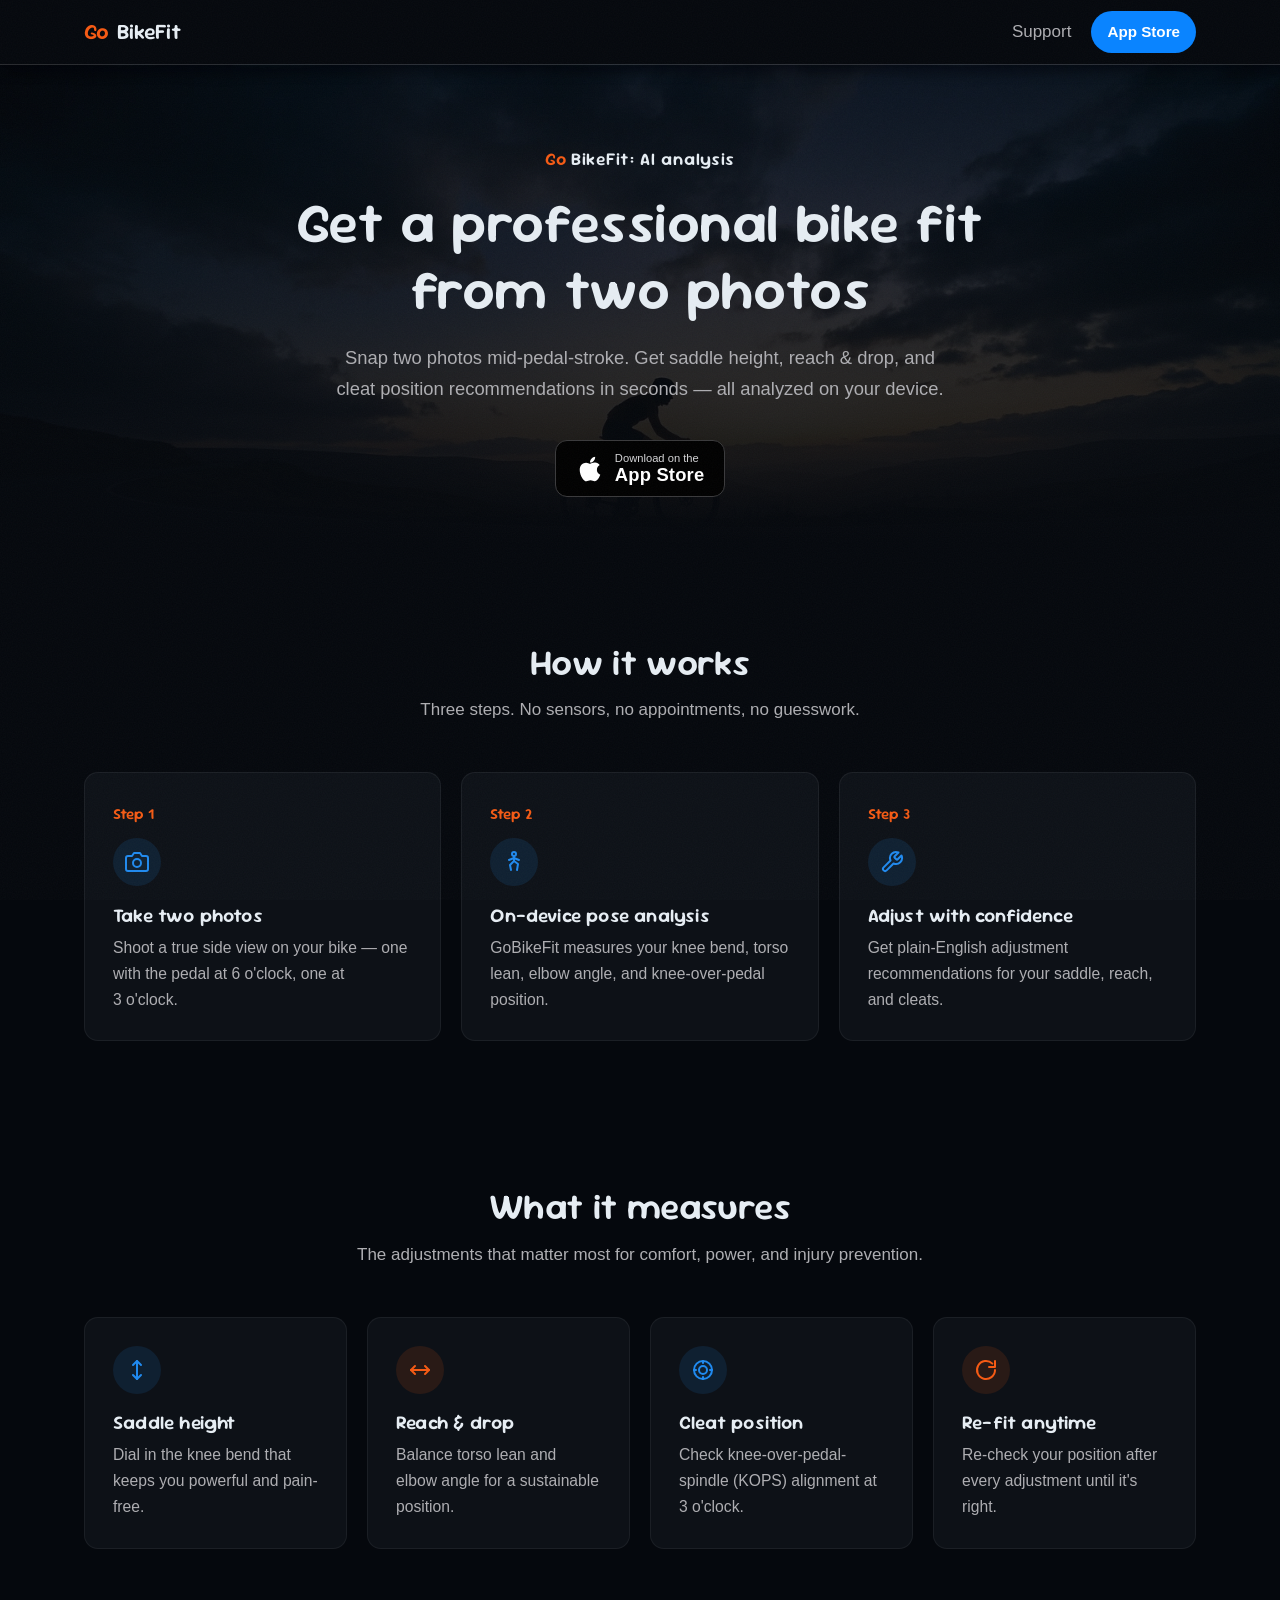
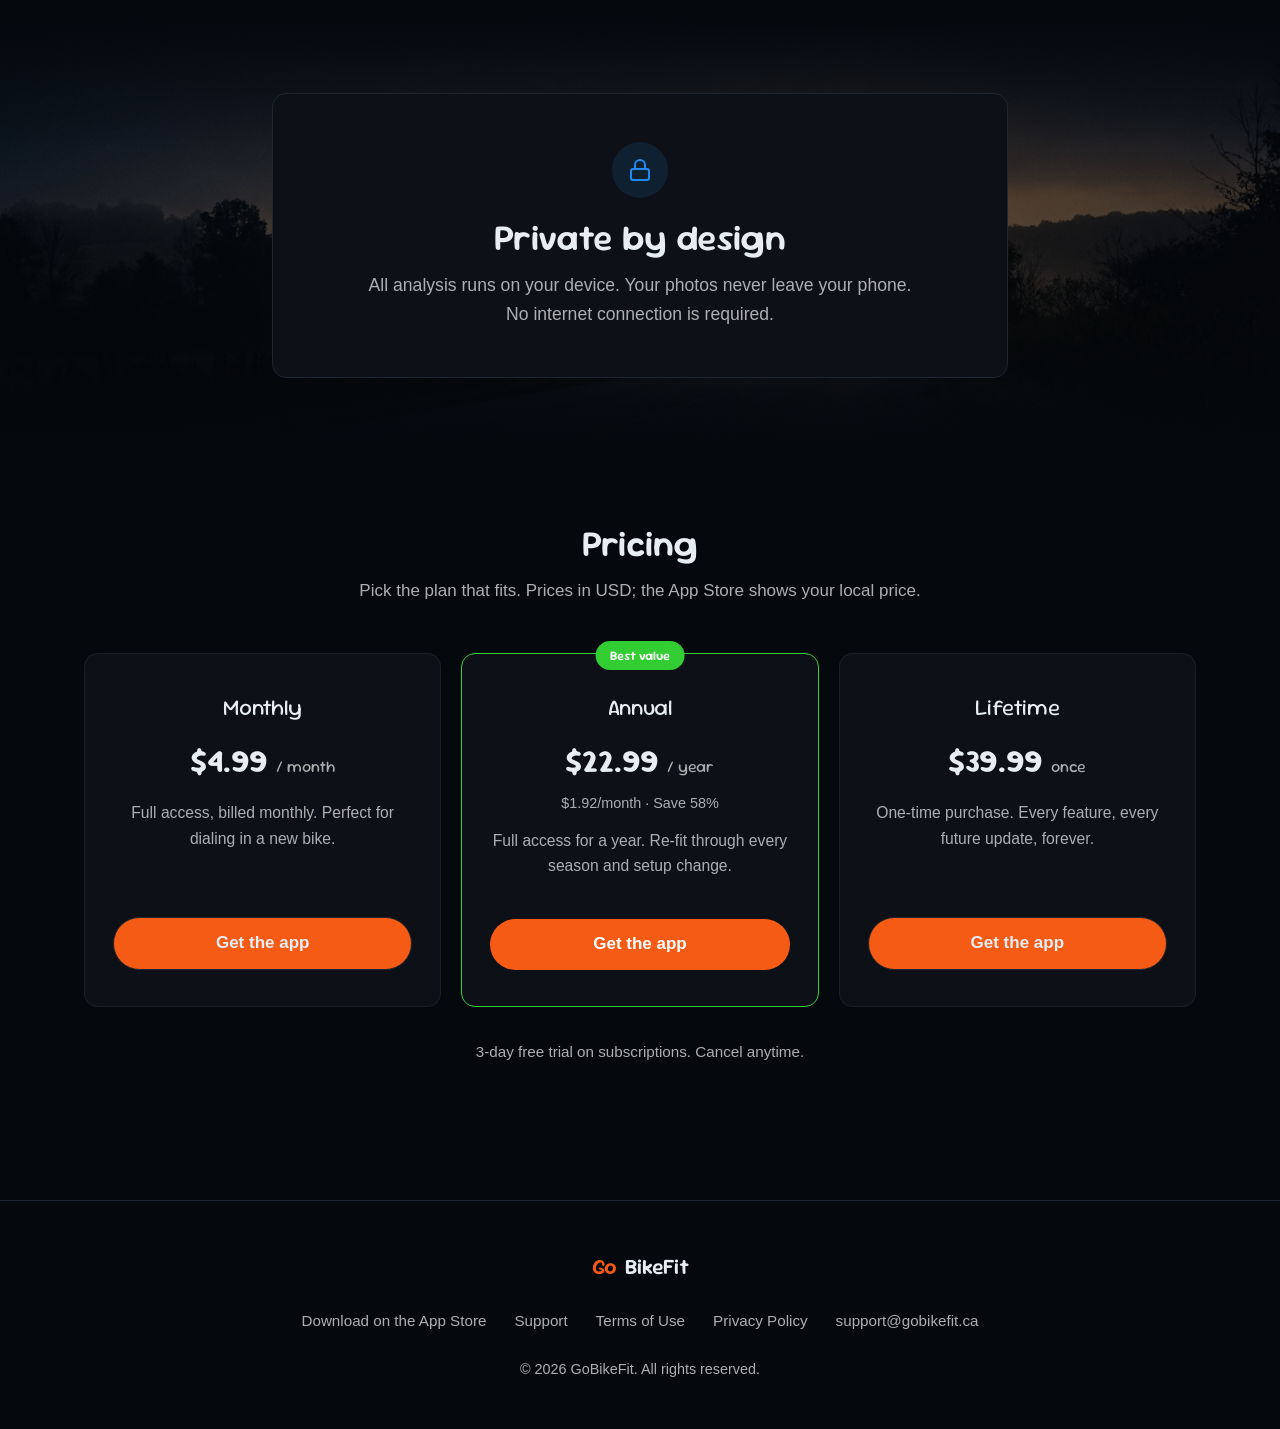
==== commit a780d8f7: "Fill in the plan prices Co-Authored-By: Claude Opus 5.5 <noreply@anthropic.com>" ====
--- a/index.html
+++ b/index.html
@@ -230,21 +230,21 @@
         <div class="pricing-grid">
           <div class="card pricing-card reveal" style="--i:0">
             <div class="plan-name">Monthly</div>
-            <div class="plan-price">$X.XX <span>/ month</span></div>
+            <div class="plan-price">$4.99 <span>/ month</span></div>
             <p class="plan-desc">Full access, billed monthly. Perfect for dialing in a new bike.</p>
             <a class="plan-cta secondary" href="https://apps.apple.com/app/id6791359268">Get the app</a>
           </div>
           <div class="card pricing-card featured reveal" style="--i:1">
             <div class="pricing-badge">Best value</div>
             <div class="plan-name">Annual</div>
-            <div class="plan-price">$XX.XX <span>/ year</span></div>
-            <div class="plan-sub">$X.XX/month · Save 58%</div>
+            <div class="plan-price">$22.99 <span>/ year</span></div>
+            <div class="plan-sub">$1.92/month · Save 58%</div>
             <p class="plan-desc">Full access for a year. Re-fit through every season and setup change.</p>
             <a class="plan-cta" href="https://apps.apple.com/app/id6791359268">Get the app</a>
           </div>
           <div class="card pricing-card reveal" style="--i:2">
             <div class="plan-name">Lifetime</div>
-            <div class="plan-price">$XX.XX <span>once</span></div>
+            <div class="plan-price">$39.99 <span>once</span></div>
             <p class="plan-desc">One-time purchase. Every feature, every future update, forever.</p>
             <a class="plan-cta secondary" href="https://apps.apple.com/app/id6791359268">Get the app</a>
           </div>
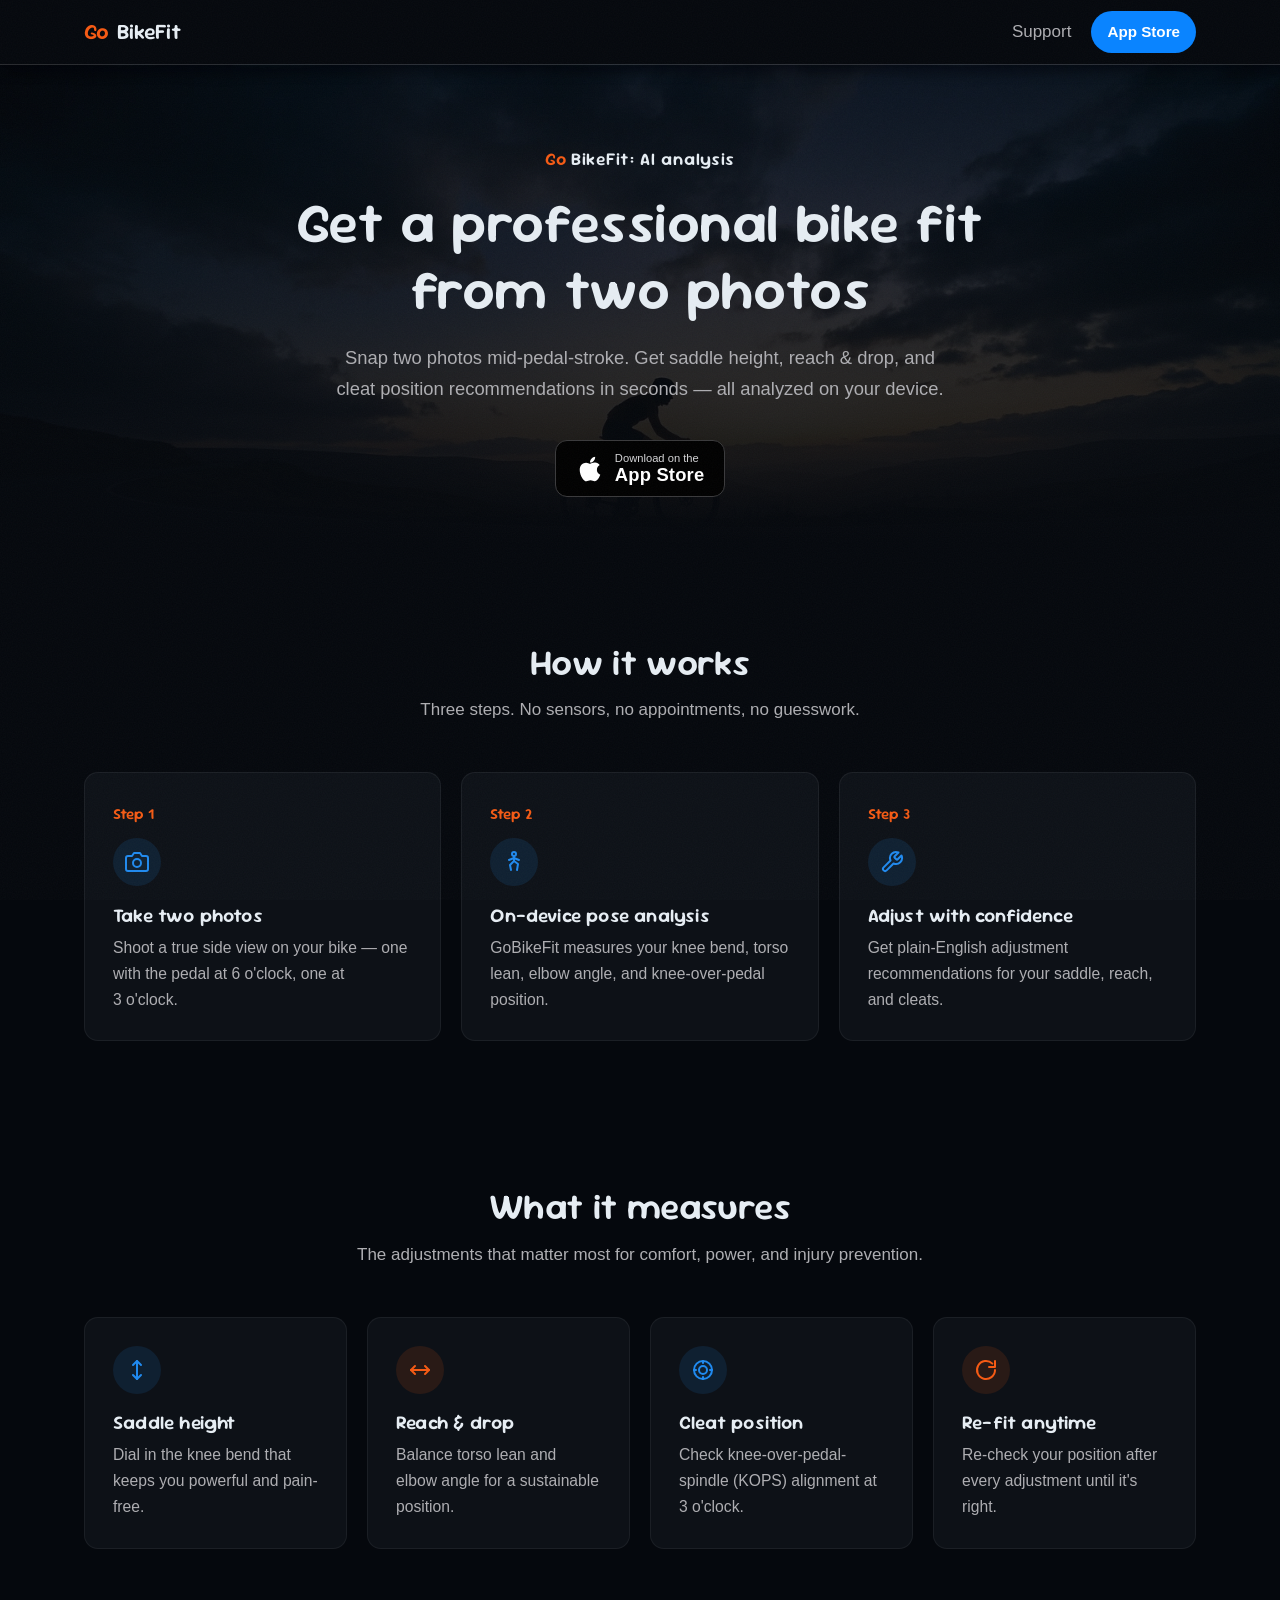
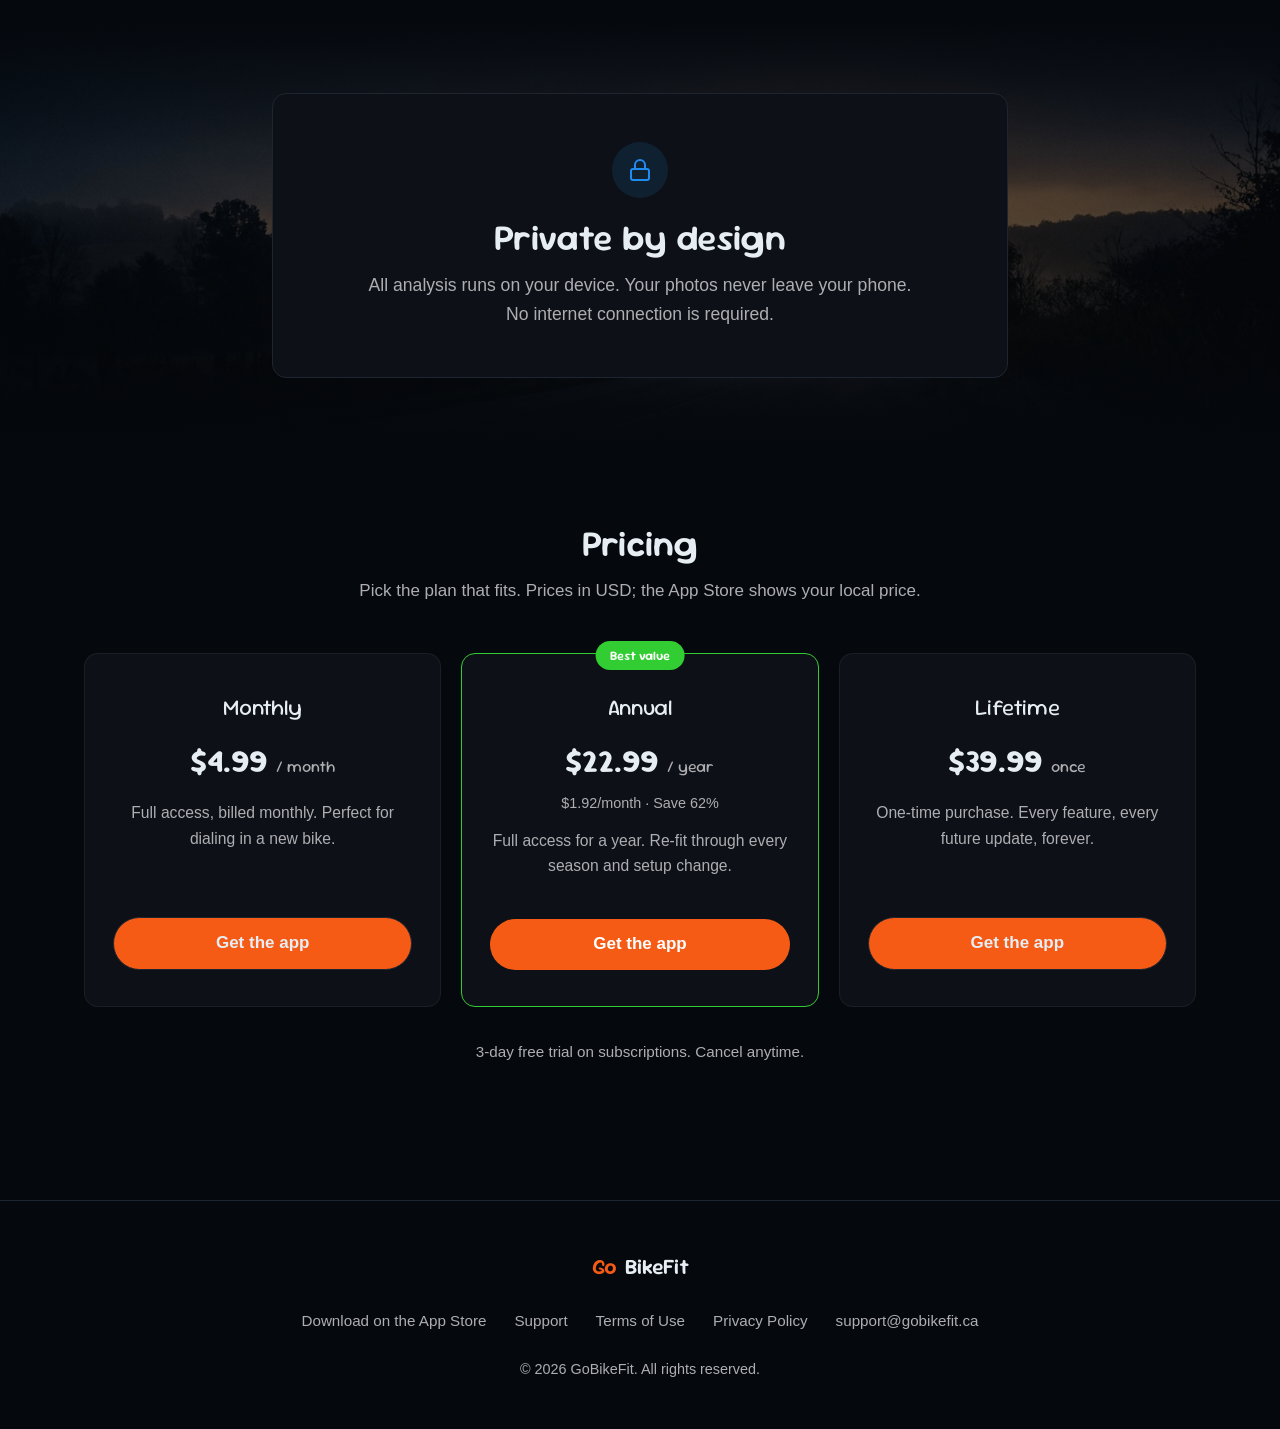
==== commit 0ba40ae3: "Correct the Annual savings to 62% $22.99/year against $4.99 × 12 = $59.88 is a 62% saving.  Co-Autho" ====
--- a/index.html
+++ b/index.html
@@ -238,7 +238,7 @@
             <div class="pricing-badge">Best value</div>
             <div class="plan-name">Annual</div>
             <div class="plan-price">$22.99 <span>/ year</span></div>
-            <div class="plan-sub">$1.92/month · Save 58%</div>
+            <div class="plan-sub">$1.92/month · Save 62%</div>
             <p class="plan-desc">Full access for a year. Re-fit through every season and setup change.</p>
             <a class="plan-cta" href="https://apps.apple.com/app/id6791359268">Get the app</a>
           </div>
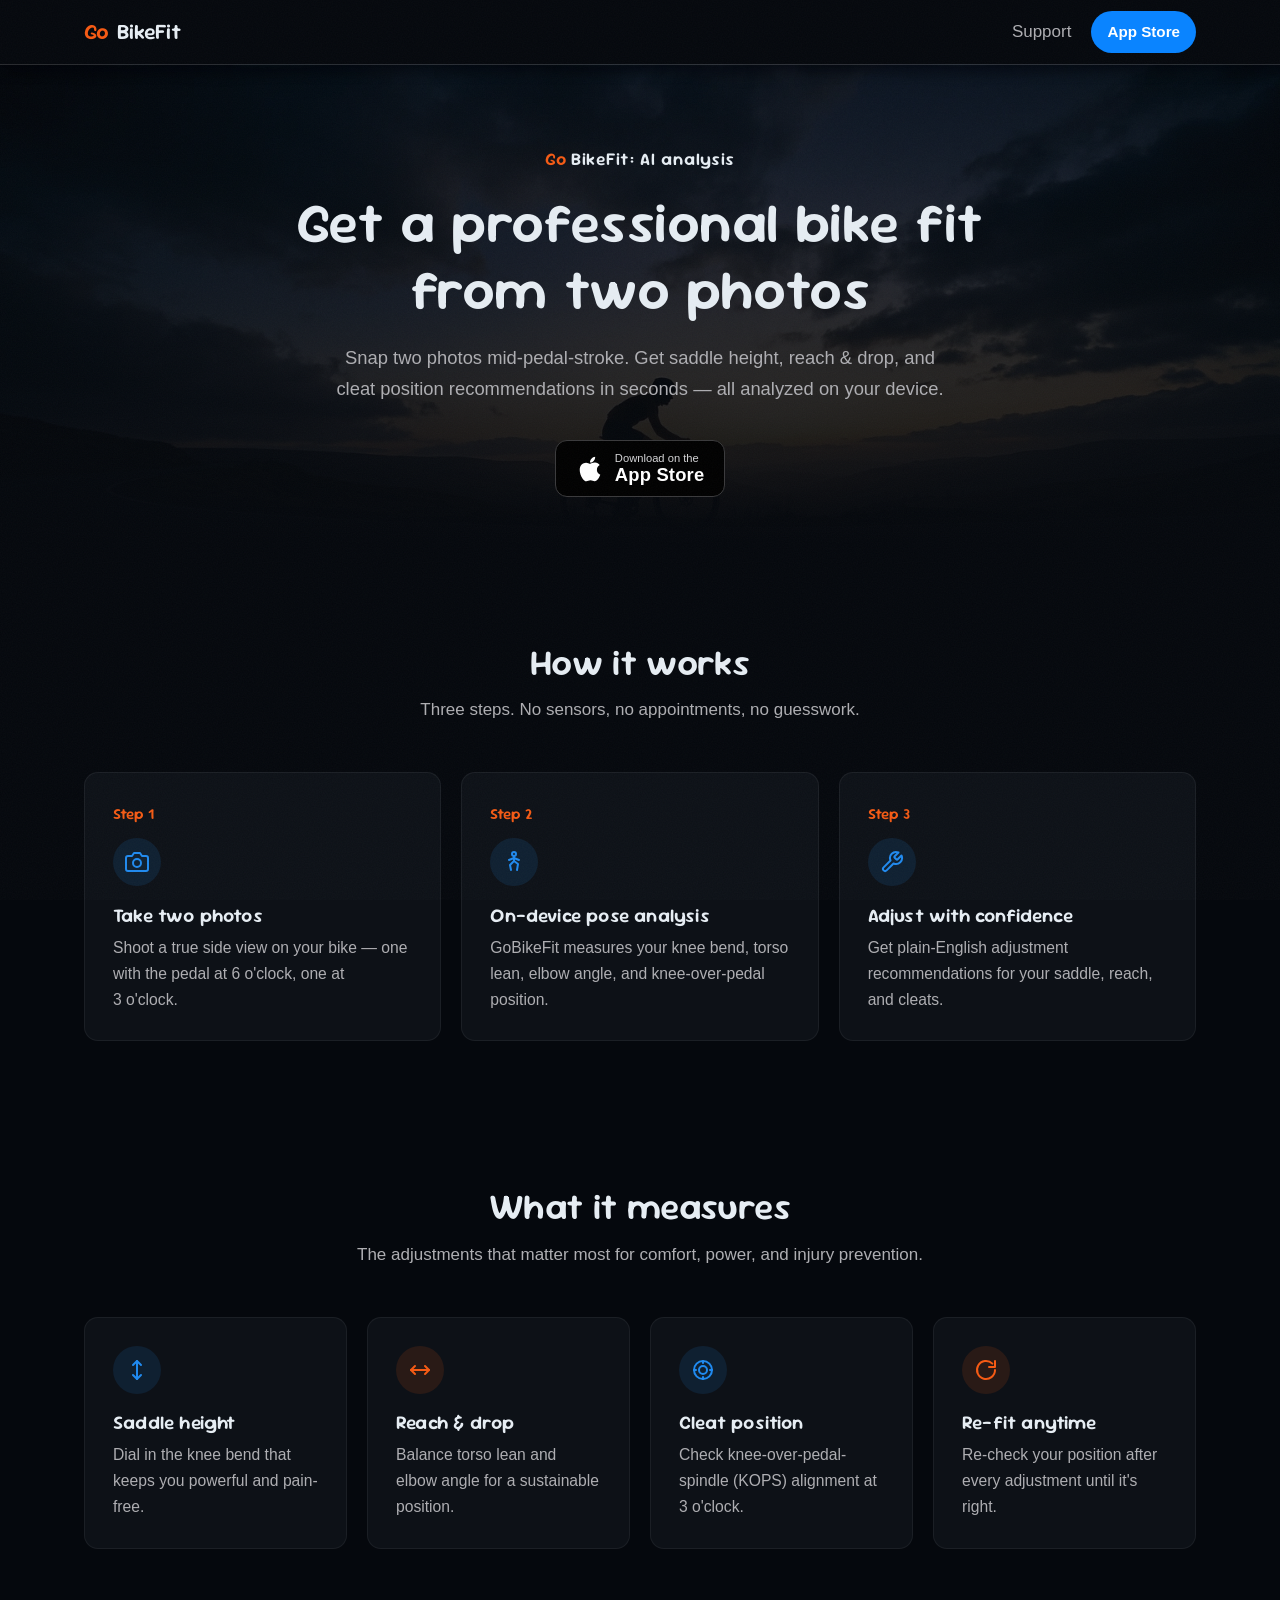
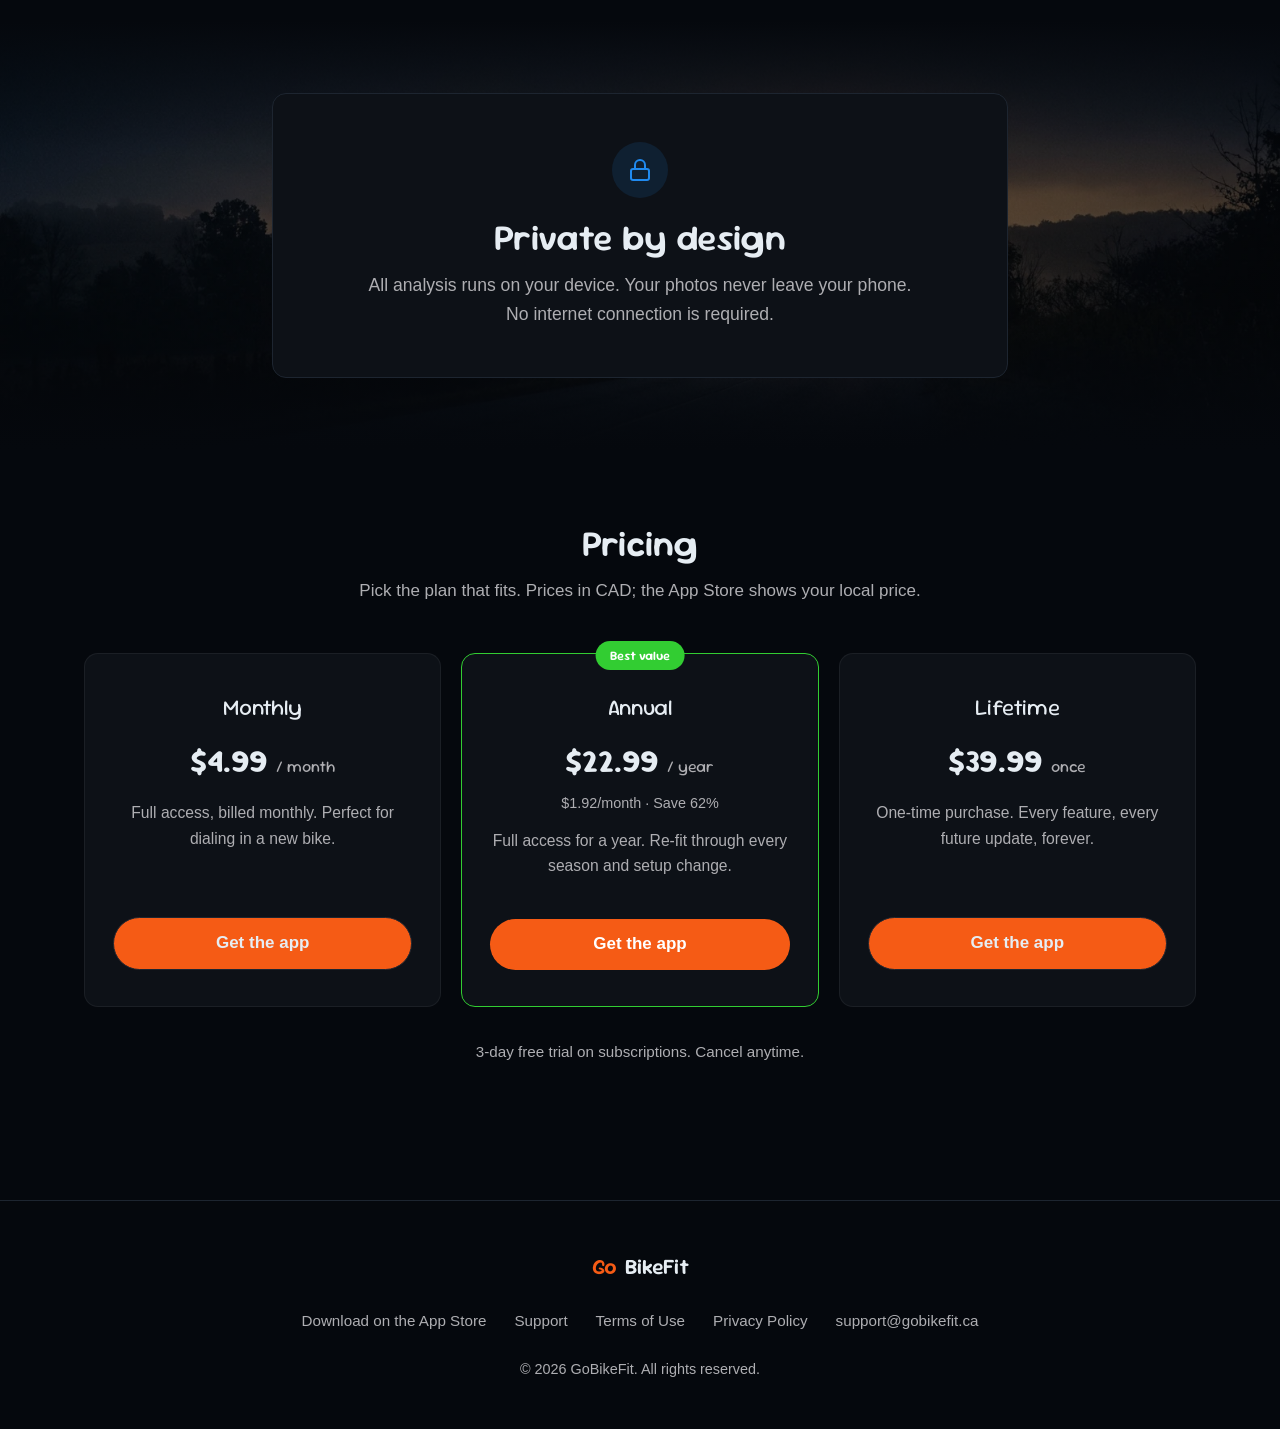
==== commit 7fb46cb6: "Label the plan prices as CAD Co-Authored-By: Claude Opus 5.5 <noreply@anthropic.com>" ====
--- a/index.html
+++ b/index.html
@@ -225,7 +225,7 @@
       <div class="container">
         <div class="section-header">
           <h2>Pricing</h2>
-          <p>Pick the plan that fits. Prices in USD; the App Store shows your local price.</p>
+          <p>Pick the plan that fits. Prices in CAD; the App Store shows your local price.</p>
         </div>
         <div class="pricing-grid">
           <div class="card pricing-card reveal" style="--i:0">
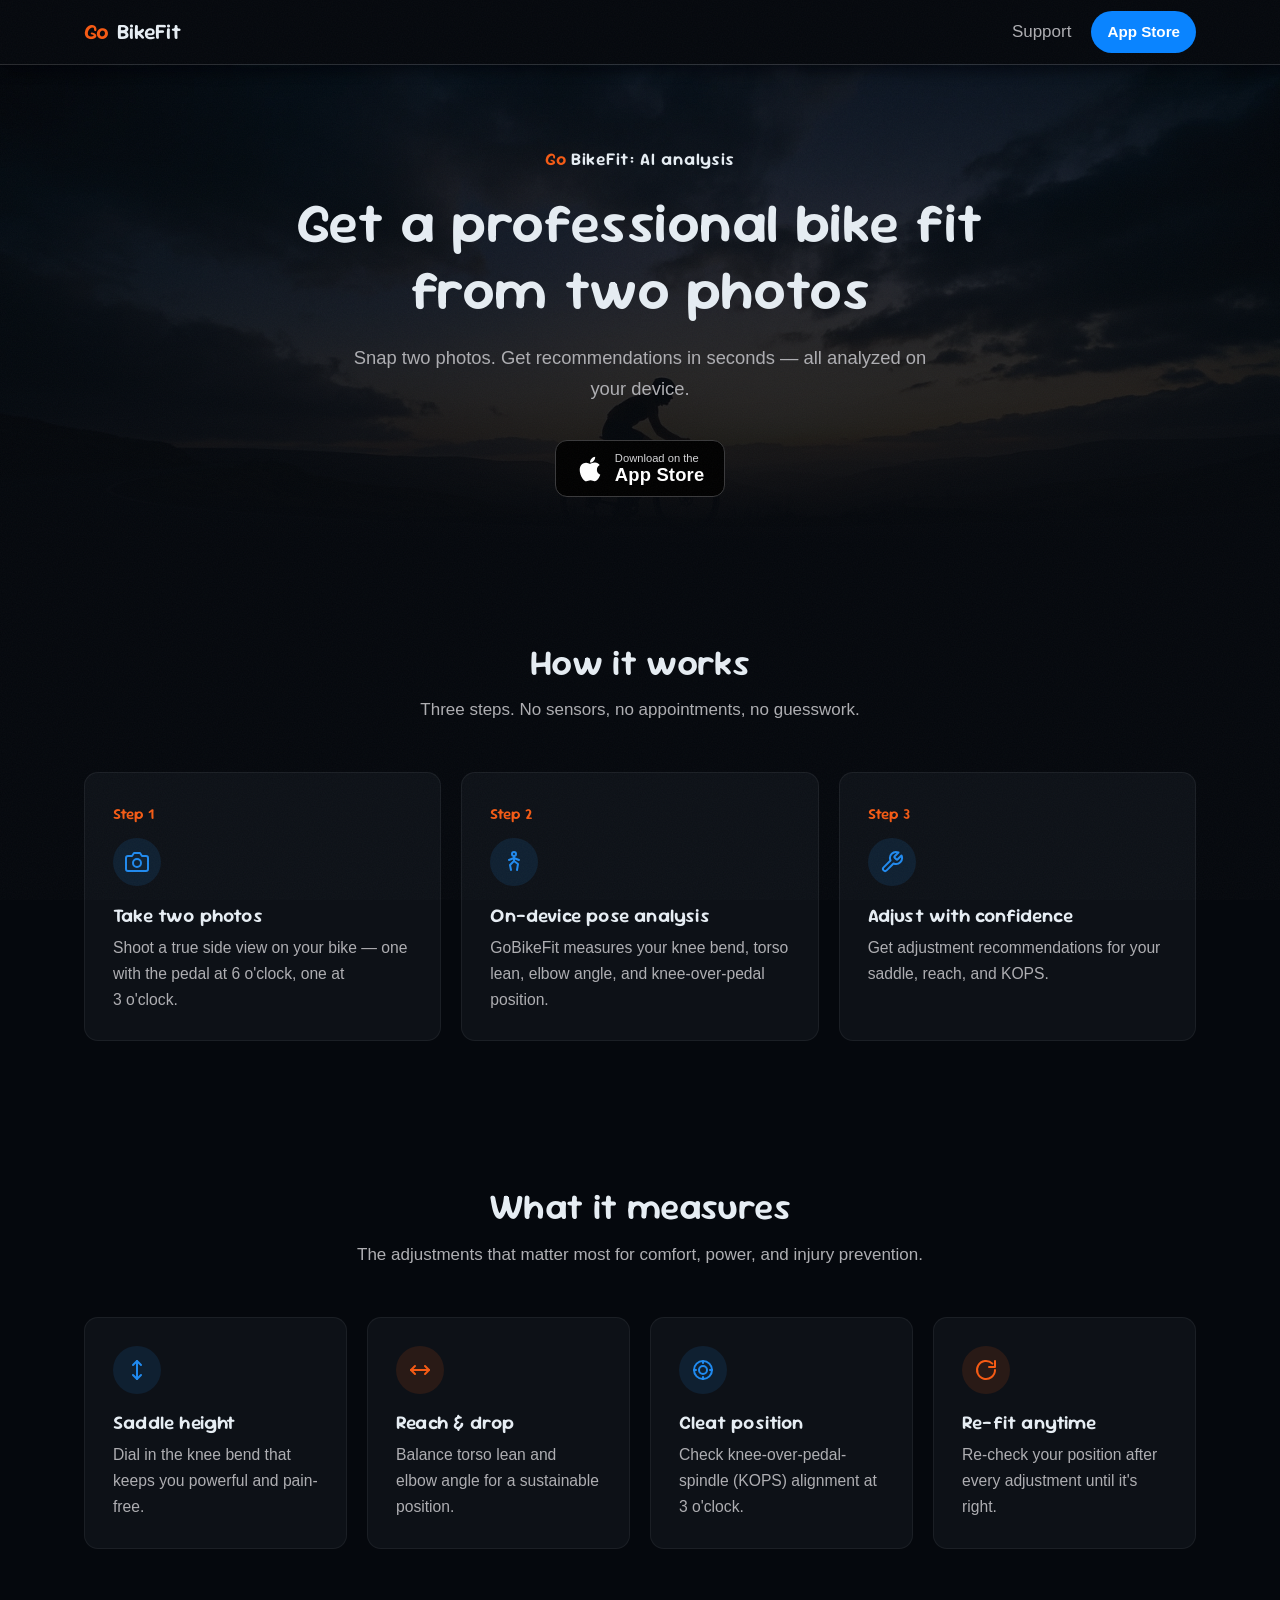
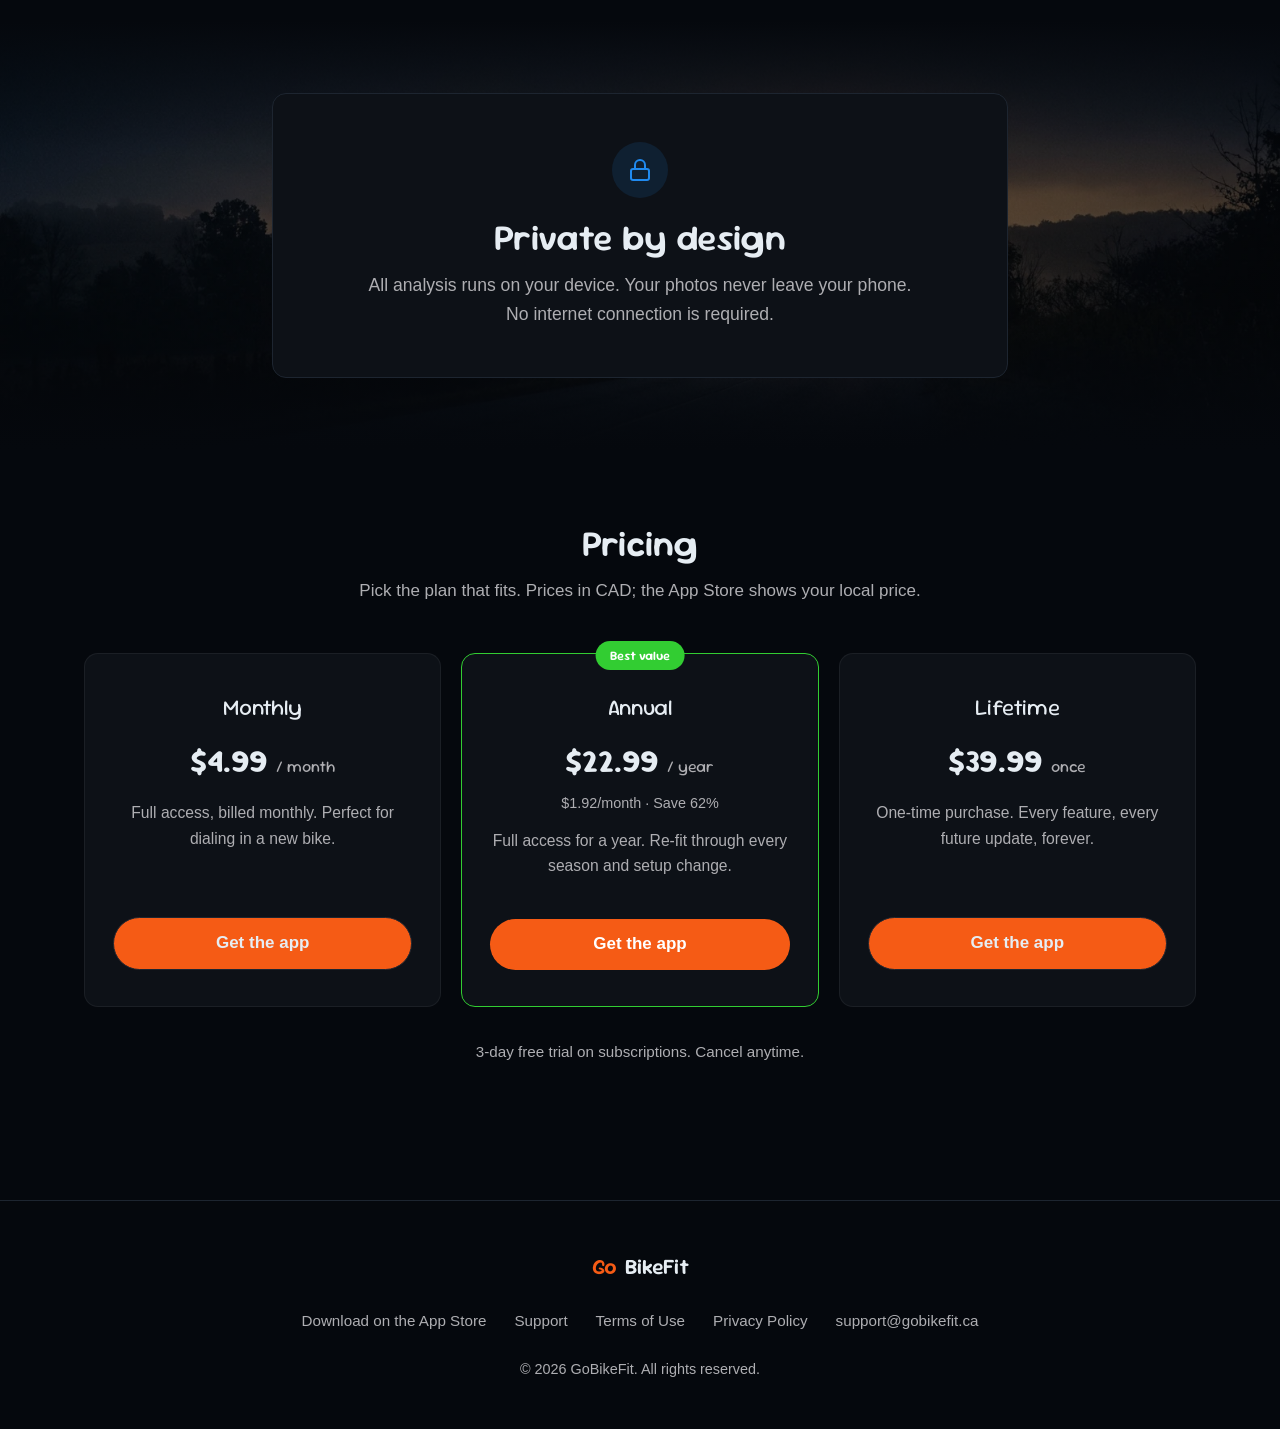
==== commit 177f5c9a: "Tighten the hero subhead and the adjust step copy Co-Authored-By: Claude Opus 5.5 <noreply@anthropic" ====
--- a/index.html
+++ b/index.html
@@ -71,8 +71,7 @@
         <span class="app-name">Go</span>
         <span class="app-name2">BikeFit: AI analysis</span>
         <h1>Get a professional bike fit from two photos</h1>
-        <p class="subhead">Snap two photos mid-pedal-stroke. Get saddle height, reach &amp; drop, and cleat position
-          recommendations in seconds — all analyzed on your device.</p>
+        <p class="subhead">Snap two photos. Get recommendations in seconds — all analyzed on your device.</p>
         <a class="appstore-badge" href="https://apps.apple.com/app/id6791359268">
           <svg viewBox="0 0 384 512" fill="currentColor" aria-hidden="true">
             <path
@@ -134,7 +133,7 @@
               </svg>
             </div>
             <h3>Adjust with confidence</h3>
-            <p class="card-body">Get plain-English adjustment recommendations for your saddle, reach, and cleats.</p>
+            <p class="card-body">Get adjustment recommendations for your saddle, reach, and KOPS.</p>
           </div>
         </div>
       </div>
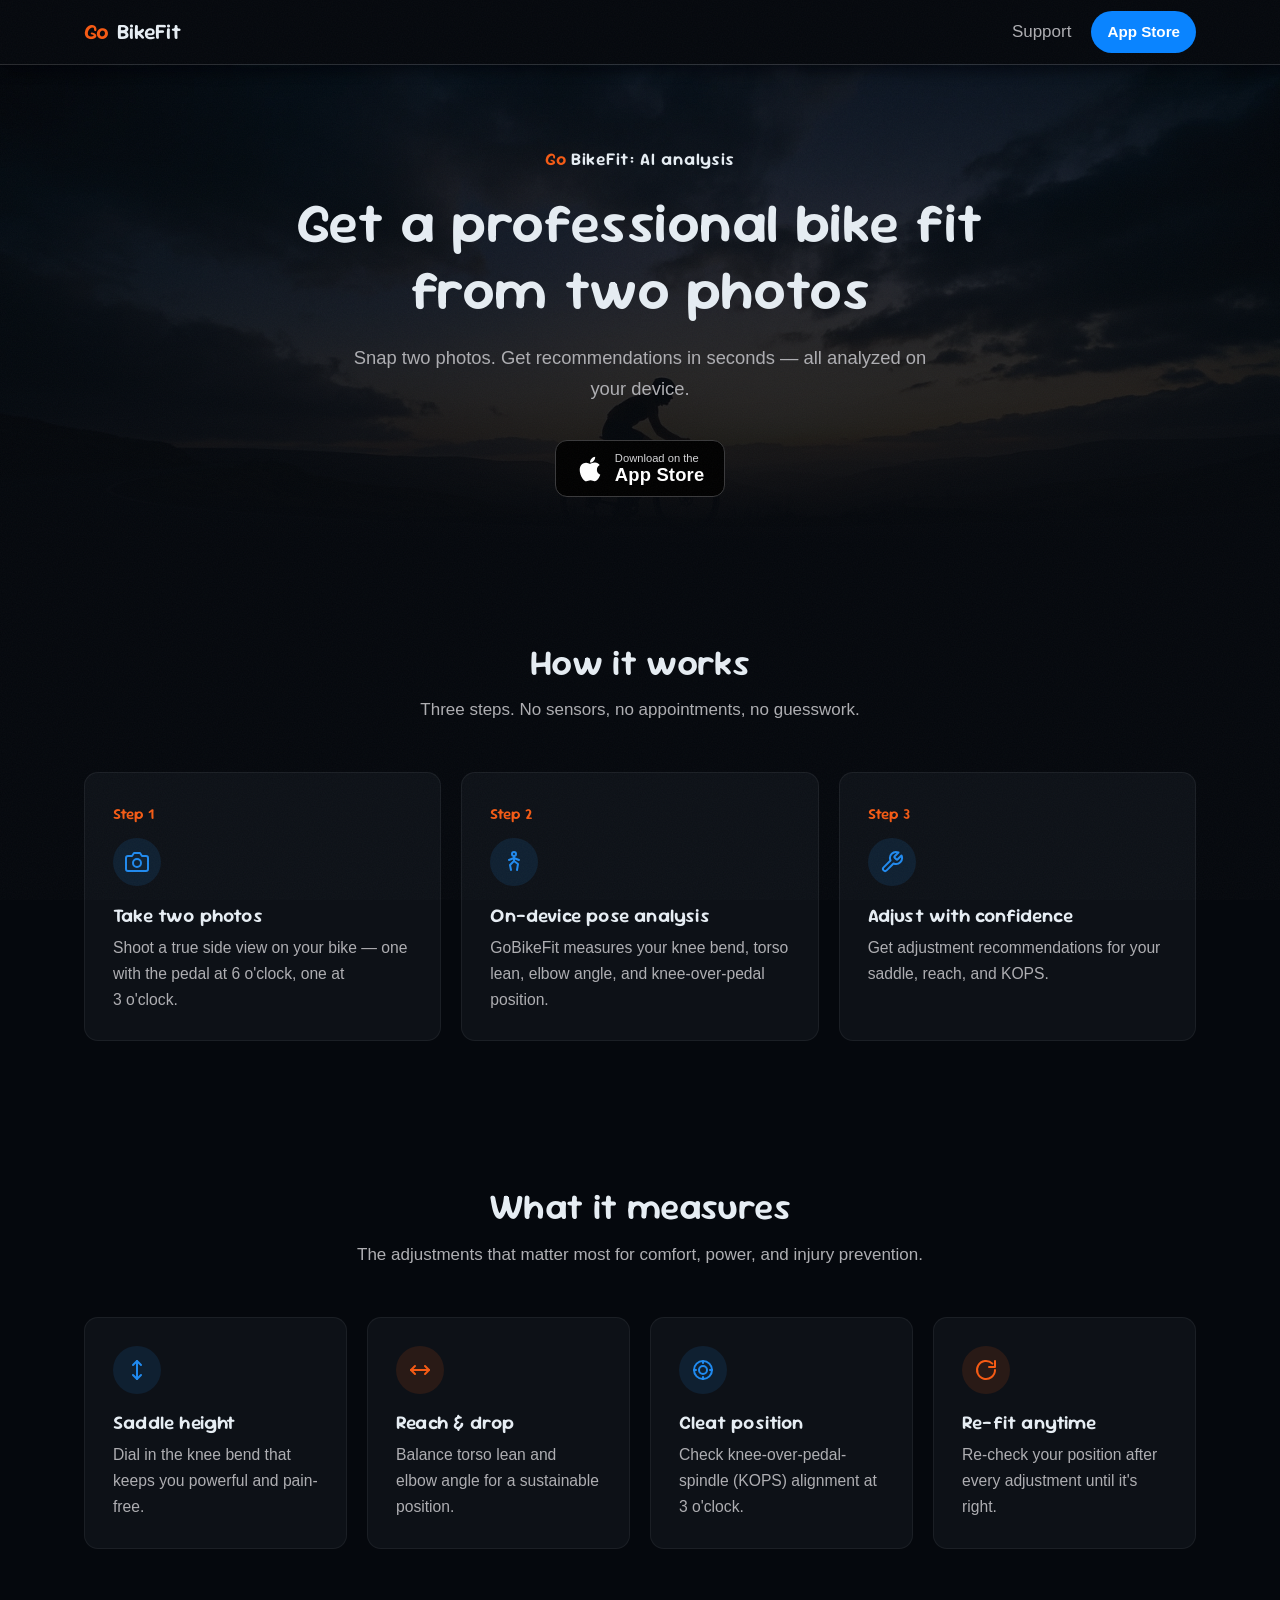
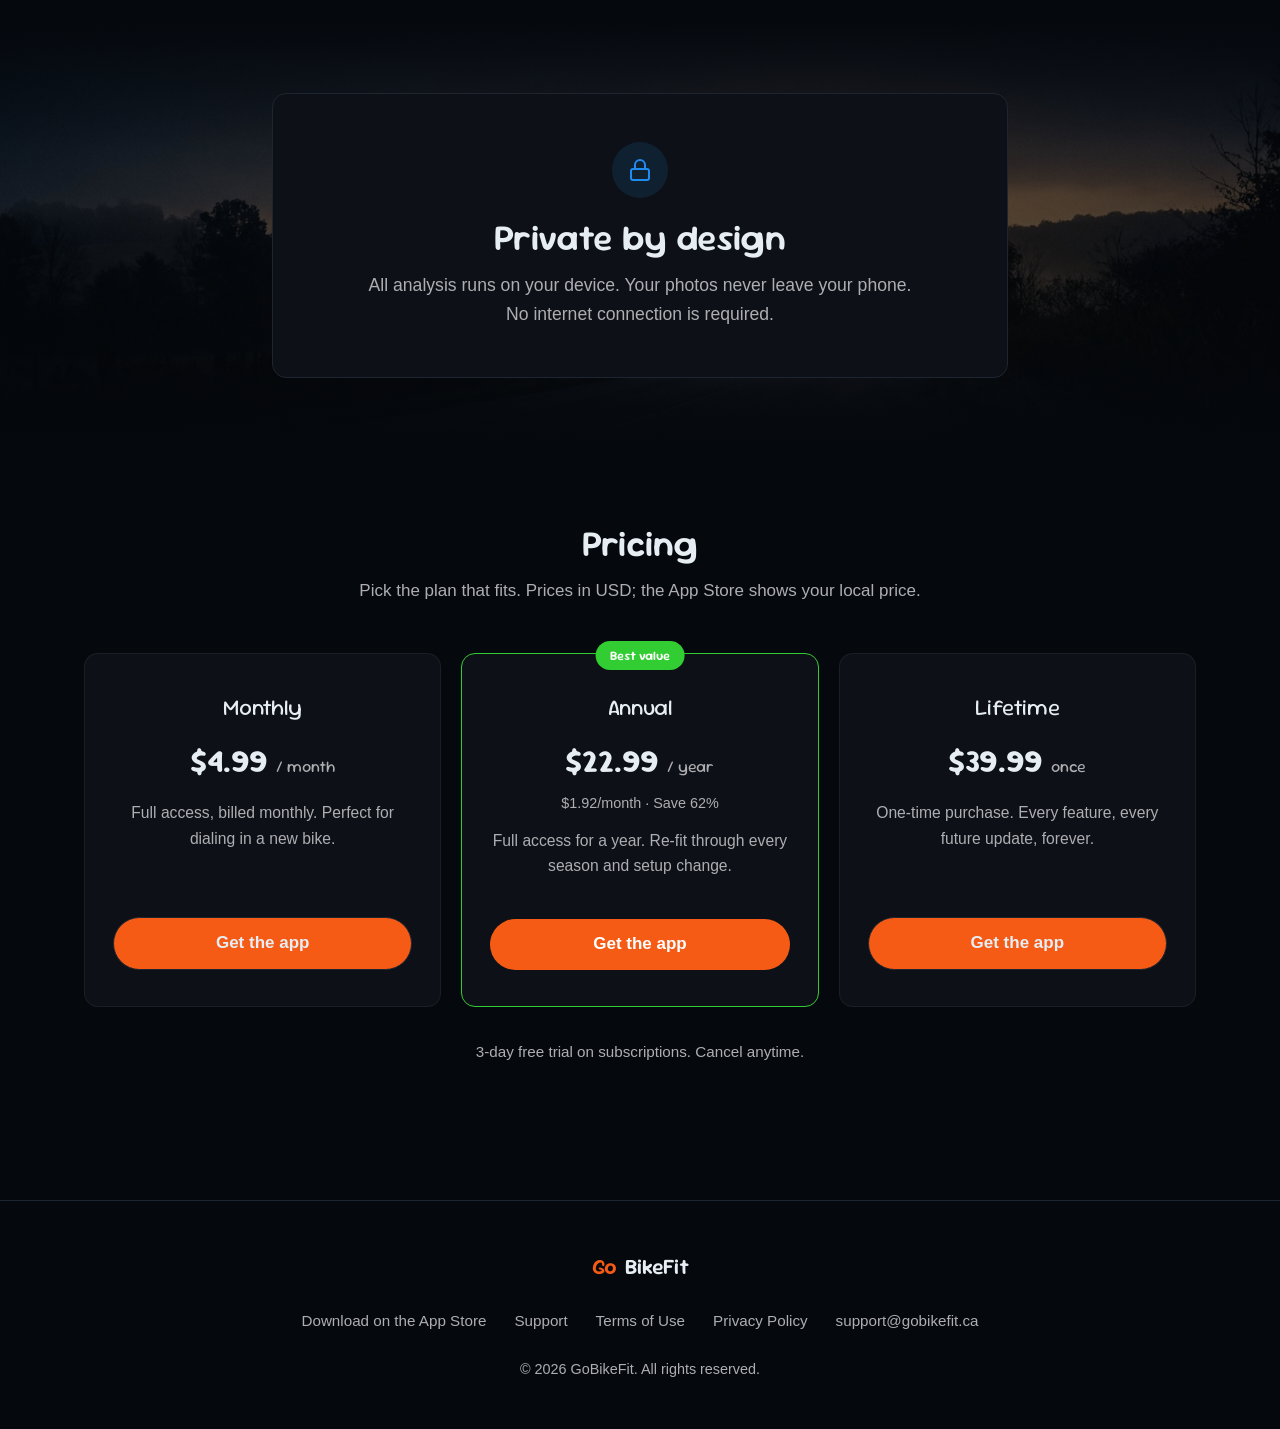
==== commit 3ed0be16: "Label the plan prices as USD" ====
--- a/index.html
+++ b/index.html
@@ -224,7 +224,7 @@
       <div class="container">
         <div class="section-header">
           <h2>Pricing</h2>
-          <p>Pick the plan that fits. Prices in CAD; the App Store shows your local price.</p>
+          <p>Pick the plan that fits. Prices in USD; the App Store shows your local price.</p>
         </div>
         <div class="pricing-grid">
           <div class="card pricing-card reveal" style="--i:0">
